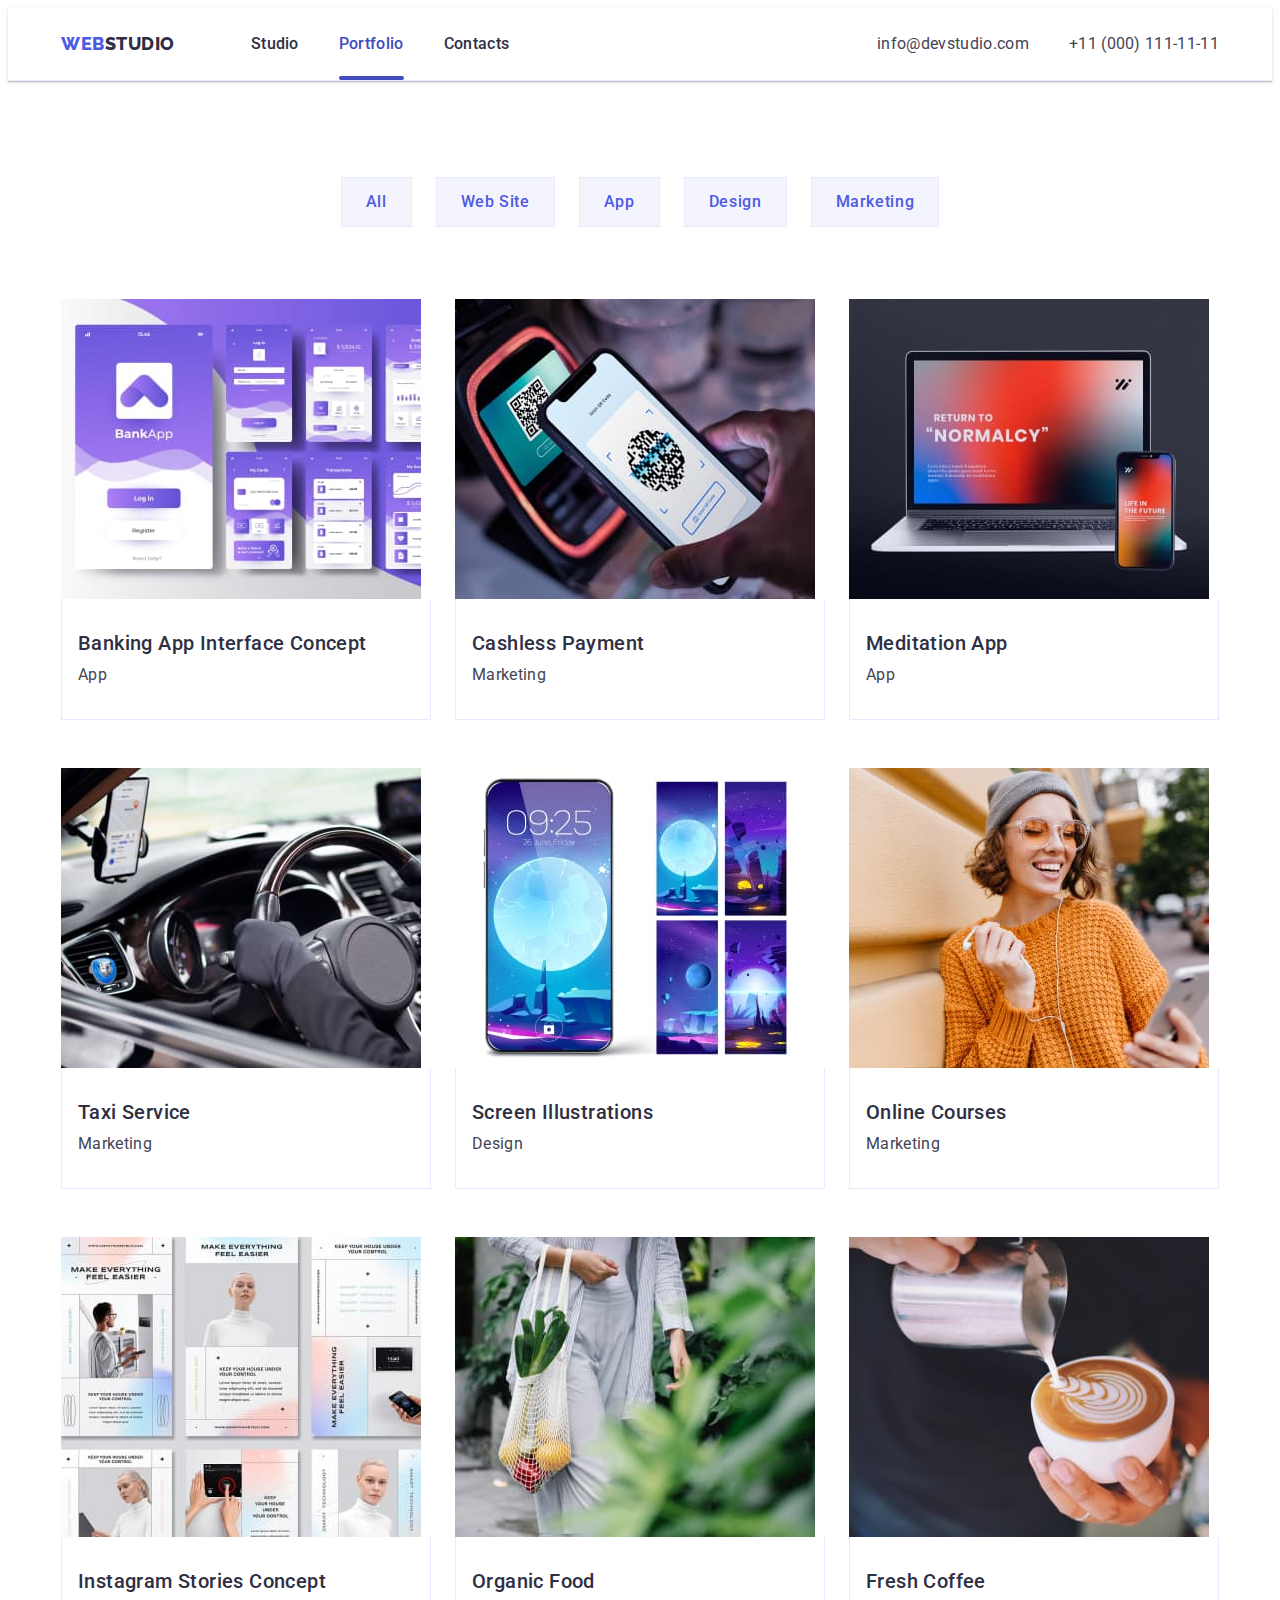
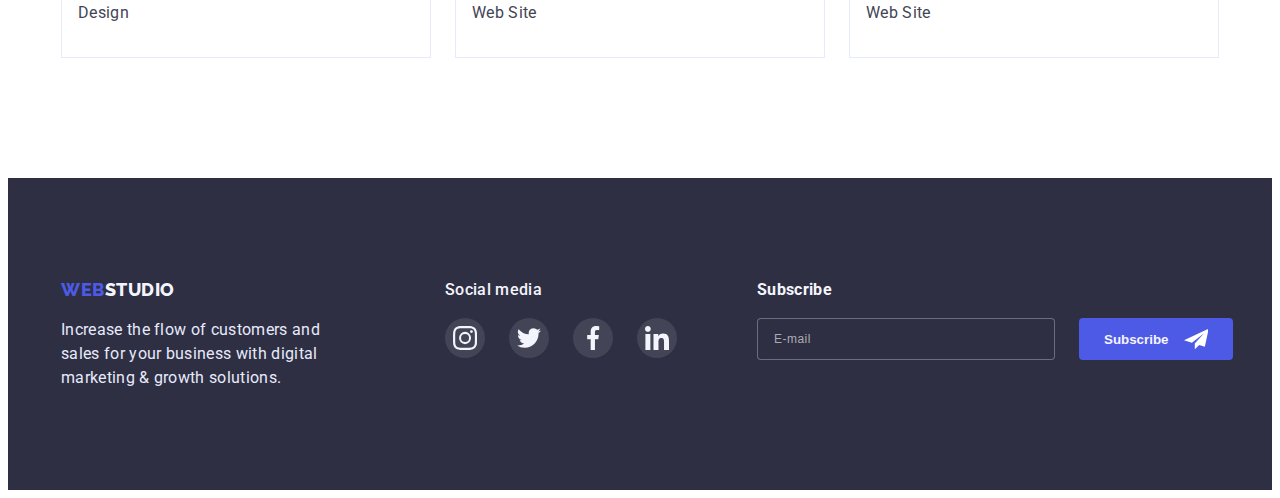
==== portfolio.html @ dda6f701 "Add files via upload" ====
<!DOCTYPE html>
<html lang="en">
<head>
    <meta charset="UTF-8">
    <meta http-equiv="X-UA-Compatible" content="IE=edge">
    <meta name="viewport" content="width=device-width, initial-scale=1.0">
    <title>Webstudio</title>
    <!--Styles-->
    <link rel="stylesheet" href="https://cdnjs.cloudflare.com/ajax/libs/modern-normalize/1.1.0/modern-normalize.min.css" integrity="sha512-wpPYUAdjBVSE4KJnH1VR1HeZfpl1ub8YT/NKx4PuQ5NmX2tKuGu6U/JRp5y+Y8XG2tV+wKQpNHVUX03MfMFn9Q==" crossorigin="anonymous" referrerpolicy="no-referrer" />
    <link rel="stylesheet" href="css/styles.css">
    <!--Fonts-->
    <link rel="preconnect" href="https://fonts.googleapis.com">
    <link rel="preconnect" href="https://fonts.gstatic.com" crossorigin>
    <link href="https://fonts.googleapis.com/css2?family=Raleway:wght@800&family=Roboto:wght@400;500;700;900&display=swap" rel="stylesheet">    
</head>
<body>
    <!--HEADER-->
    <header class="header">
        <div class="container header-container">
            <nav class="nav-menu">
                <a href="./index.html" class="logo-first animation-links">Web<span class="logo-second animation-links">Studio</span>
                </a> 
            <ul class="list-nav-menu">
                <li>
                <a class="nav-menu-item animation-links" href="./index.html">Studio</a>
                </li>
                <li>
                <a class="nav-menu-item current animation-links" href="./portfolio.html">Portfolio</a>
                </li>
                <li>
                <a class="nav-menu-item animation-links" href="./contacts.html">Contacts</a>
                </li>
                </ul>
            </nav> 
            <address class="page-adress">
                <ul class="contacts-list">
                    <li> <a class="contacts-list-item animation-links" href="mailto:info@devstudio.com">info@devstudio.com</a></li>
                    <li> <a class="contacts-list-item animation-links" href="tel:+110001111111">+11 (000) 111-11-11</a></li>
                </ul>
            </address>  
        </div>
    </header>
    <main>
        <section class="portfolio-section">
            <div class="portfolio-container container">
            <!-- BUTTONS -->
            <h2 class="filter-button-header">Filter buttons</h2>
             <ul class="list portfolio-buttons">
                <li class="portfolio-list">
                    <button class="filter-button animation-filter-btn" type="button">All</button>
                </li>
                <li class="portfolio-list">
                    <button class="filter-button animation-filter-btn" type="button">Web Site</button>
                </li>
                <li class="portfolio-list">
                    <button class="filter-button animation-filter-btn" type="button">App</button>
                </li>
                <li class="portfolio-list">
                    <button class="filter-button animation-filter-btn" type="button">Design</button>
                </li>
                <li class="portfolio-list">
                    <button class="filter-button animation-filter-btn" type="button">Marketing</button>
                </li>
            </ul>
            <!-- CARDS -->
            <ul class="portfolio-cards">
                <li class="portfolio-card">
                    <a class="portfolio-card-link animation-portfolio-card-link" href="">
                        <div class="portfolio-overlay-wrapper">
                            <img src="./images/banking.jpg" alt="Banking App Interface Concept" width="360">
                            <div class="overlay animation-overlay">
                                <p>14 Stylish and User-Friendly App Design Concepts · Task Manager App · Calorie Tracker App · Exotic Fruit Ecommerce App · Cloud Storage App
                                </p>
                            </div>
                        </div>
                        <div class="portfolio-card-wrapper">
                        <h3 class="service-title">Banking App Interface Concept</h3>
                        <p class="service-text">App</p> 
                    </div>
                    </a>
                </li>
                <li class="portfolio-card">
                    <a class="portfolio-card-link animation-portfolio-card-link" href="">
                        <div class="portfolio-overlay-wrapper">
                            <img src="./images/cashlesspayment.jpg" alt="Cashless Payment" width="360">
                            <div class="overlay animation-overlay">
                            <p>14 Stylish and User-Friendly App Design Concepts · Task Manager App · Calorie Tracker App · Exotic Fruit Ecommerce App · Cloud Storage App
                            </p>
                            </div>
                        </div>
                        <div class="portfolio-card-wrapper">
                        <h3 class="service-title">Cashless Payment</h3>
                        <p class="service-text">Marketing</p>
                    </div>
                    </a>
                </li>
                <li class="portfolio-card">
                    <a class="portfolio-card-link animation-portfolio-card-link" href="">
                        <div class="portfolio-overlay-wrapper">
                            <img src="./images/meditationapp.jpg" alt="Meditation App" width="360">
                            <div class="overlay animation-overlay">
                                <p>14 Stylish and User-Friendly App Design Concepts · Task Manager App · Calorie Tracker App · Exotic Fruit Ecommerce App · Cloud Storage App
                                </p>
                            </div>
                        </div>
                    <div class="portfolio-card-wrapper"> 
                        <h3 class="service-title">Meditation App</h3>
                        <p class="service-text">App</p> 
                    </div>
                    </a>
                </li>
                <li class="portfolio-card">
                    <a class="portfolio-card-link animation-portfolio-card-link" href="#">
                        <div class="portfolio-overlay-wrapper">
                            <img src="./images/taxiservice.jpg" alt="Taxi Service" width="360">
                            <div class="overlay animation-overlay">
                            <p>14 Stylish and User-Friendly App Design Concepts · Task Manager App · Calorie Tracker App · Exotic Fruit Ecommerce App · Cloud Storage App
                            </p>
                            </div>
                        </div>
                    <div class="portfolio-card-wrapper">
                        <h3 class="service-title">Taxi Service</h3>
                        <p class="service-text">Marketing</p>
                    </div>
                    </a>
                </li>
                <li class="portfolio-card">
                    <a class="portfolio-card-link animation-portfolio-card-link" href="#">
                        <div class="portfolio-overlay-wrapper">
                            <img src="./images/screenillustrations.jpg" alt="Screen Illustrations" width="360">
                            <div class="overlay animation-overlay">
                            <p>14 Stylish and User-Friendly App Design Concepts · Task Manager App · Calorie Tracker App · Exotic Fruit Ecommerce App · Cloud Storage App
                            </p>
                            </div>
                            </div>
                        <div class="portfolio-card-wrapper"> 
                        <h3 class="service-title">Screen Illustrations</h3>
                        <p class="service-text">Design</p> 
                    </div>
                    </a>
                </li>
                <li class="portfolio-card">
                    <a class="portfolio-card-link animation-portfolio-card-link" href="#">
                        <div class="portfolio-overlay-wrapper">
                            <img src="./images/onlinecources.jpg" alt="Online Courses" width="360">
                            <div class="overlay animation-overlay">
                                <p>14 Stylish and User-Friendly App Design Concepts · Task Manager App · Calorie Tracker App · Exotic Fruit Ecommerce App · Cloud Storage App
                                </p>
                            </div>
                        </div>                  
                    <div class="portfolio-card-wrapper">
                        <h3 class="service-title">Online Courses</h3>
                        <p class="service-text">Marketing</p> 
                    </div>
                    </a>
                </li>
                <li class="portfolio-card">
                    <a class="portfolio-card-link animation-portfolio-card-link" href="#">
                        <div class="portfolio-overlay-wrapper">
                            <img src="./images/instastories.jpg" alt="Instagram Stories Concept" width="360">
                            <div class="overlay animation-overlay">
                                <p>14 Stylish and User-Friendly App Design Concepts · Task Manager App · Calorie Tracker App · Exotic Fruit Ecommerce App · Cloud Storage App
                                </p>
                            </div>
                        </div>                
                    <div class="portfolio-card-wrapper">
                        <h3 class="service-title">Instagram Stories Concept</h3>
                        <p class="service-text">Design</p>
                    </div>
                    </a>
                </li>
                <li class="portfolio-card">
                    <a class="portfolio-card-link animation-portfolio-card-link" href="#">
                        <div class="portfolio-overlay-wrapper">
                            <img src="./images/organicfood.jpg" alt="Organic Food" width="360">
                            <div class="overlay animation-overlay">
                                <p>14 Stylish and User-Friendly App Design Concepts · Task Manager App · Calorie Tracker App · Exotic Fruit Ecommerce App · Cloud Storage App
                                </p>
                            </div>
                        </div>                 
                    <div class="portfolio-card-wrapper">
                        <h3 class="service-title">Organic Food</h3>
                        <p class="service-text">Web Site</p>
                    </div>
                    </a>
                </li>
                <li class="portfolio-card">
                    <a class="portfolio-card-link animation-portfolio-card-link" href="#">
                        <div class="portfolio-overlay-wrapper">
                            <img src="./images/freshcoffee.jpg" alt="Fresh Coffee" width="360">
                            <div class="overlay animation-overlay">
                                <p>14 Stylish and User-Friendly App Design Concepts · Task Manager App · Calorie Tracker App · Exotic Fruit Ecommerce App · Cloud Storage App
                                </p>
                            </div>
                        </div>                
                 <div class="portfolio-card-wrapper">
                        <h3 class="service-title">Fresh Coffee</h3>
                        <p class="service-text">Web Site</p>
                    </div>
                    </a>
                </li>
            </ul>
        </section>
    </main>
     <!--FOOTER-->
     <footer class="footer">
        <div class="container footer-container">
            <div class="footer-logo-wrapper">
                <a href="./index.html" class="footer-logo">Web<span class="logo-footer animation-links">Studio</span>
                </a>
                <p class="footer-text">
                Increase the flow of customers and sales for your business with digital marketing & growth solutions.
                 </p>
            </div>
            <div class="footer-social-wrapper">
                <h2 class="footer-social-title">Social media</h2>
                <ul class="footer-social-list">
                    <li class="footer-social-list-item">
                        <a href="" class="footer-social-list-link animation-social">
                            <svg class="footer-social-list-icon">
                                <use href="./images/icons.svg#icon-instagram"></use>
                            </svg>
                        </a>
                    </li>
                    <li class="footer-social-list-item">
                        <a href="" class="footer-social-list-link animation-social">
                            <svg class="footer-social-list-icon">
                                <use href="./images/icons.svg#icon-twitter"></use>
                            </svg>
                        </a>
                    </li>
                    <li class="footer-social-list-item">
                        <a href=""class="footer-social-list-link animation-social">
                            <svg class="footer-social-list-icon">
                                <use href="./images/icons.svg#icon-facebook"></use>
                            </svg>
                        </a>
                    </li>
                    <li class="footer-social-list-item">
                        <a href="" class="footer-social-list-link animation-social">
                            <svg class="footer-social-list-icon">
                                <use href="./images/icons.svg#icon-linkedin"></use>
                            </svg>
                        </a>
                    </li>
                </ul>
            </div>
            <form class="footer-form">
            <h2 class="form-title">Subscribe</h2>
          <div class="form-all">
            <input type="email" name="email" id="email" class="form-input" placeholder="E-mail">
            <label for="email" class="form-label"></label>
            <button class="form-button" type="submit">Subscribe
              <svg class="form-icon">
                <use href="./images/symbol-defs.svg#icon-send"></use>
              </svg>
            </button>
          </div>
        </form>
        </div>
    </footer>
</body>
</html>
---- css/styles.css ----
:root {
/* COLORS */
    --color-brand: #2E2F42;
    --color-primary: #434455;
    --color-primary-inverted: #fff;
    --color-secondary: #4D5AE5;
    --color-secondary-dark: #404BBF;
    --color-secondary-inverted:#E7E9FC;
    --color-background: #F4F4FD;
    --color-light-mode-background:#F4F4FD;
    --color-customers-logo: #AFB1B8;
    --color-customer-logo-text: #8E8F99;
    --color-success: #31d0aa;

    --color-filter-btn: 0px 3px 1px rgba(0, 0, 0, 0.1), 0px 2px 1px rgba(0, 0, 0, 0.08), 0px 2px 2px rgba(0, 0, 0, 0.12);
    --color-servive-btn: 0px 4px 4px rgba(0, 0, 0, 0.15);

/* FONTS */
    --font-logo: 'Raleway', sans-serif;
    --font-primary: 'Roboto', sans-serif;

/* FONT WEIGHT */
    --font-weight-logo: 800;
    --font-weight-regular: 400;
    --font-weight-bold: 600;
    --font-weight-semi-bold: 500;


/* LETTER SPACING */
    --letter-spacing-logo: 0.03em;
    --letter-spacing-primary: 0.02em;
    --letter-spacing-secondary: 0.04em;
}

/* MARGIN RESET */
h1,
h2,
h3,
h4,
h5,
h6,
ul,
p {
    margin: 0;
    padding: 0;  
}

/* MARGIN RESET FOR INLINE ELEMENTS */
a,
b,
button,
br,
img,
span {
    margin-left: 0;
    margin-right: 0;    
}

img {
    display: block;
    max-width: 100%
}

body {
    font-family: var(--font-primary);
    font-size: 16px;
    color: var(--color-brand);
    letter-spacing: var(--letter-spacing-primary);
}


ul {
    list-style: none;
}

.visually-hidden{
    display: none;
}

.list {
    list-style: none;
}

.container {
    width: 1158px;
    margin: 0 auto;
    padding-left: 15px;
    padding-right: 15px;
}

.section-bottom {
    padding-top: 120px;
    padding-bottom: 120px;
}

.setion-top {
    padding-top: 120px;
}

/* HEADER */

.header {
    background: var(--color-primary-inverted);
    border-bottom: 1px solid var(--color-secondary-inverted);
    box-shadow: 0px 2px 1px rgba(46, 47, 66, 0.08), 0px 1px 1px rgba(46, 47, 66, 0.16), 0px 1px 6px rgba(46, 47, 66, 0.08);
}

.header-container {
    display: flex;
    justify-content: center;
}

.nav-menu {
    display: flex;
    align-items: center;
    flex-grow: 1;
}

.list-nav-menu {
    position: relative;
    display: flex;
    gap: 40px;
}

.nav-menu-item {
    display: block;
    font-weight: 500;
    font-size: 16px;
    line-height: 1.5;
    letter-spacing: var(--letter-spacing-primary);
    color: var(--color-brand);
    text-decoration: none;
    padding: 24px 0px;
    position: relative;
 }

 .nav-menu-item.current::after {
    display: block;
    content: "";
    position: absolute;
    bottom: 0;
    left: 0;
    width: 100%;
    height: 4px;
    background-color: var(--color-secondary-dark);
    border-radius: 2px;
 }

 .current {
    color: var(--color-secondary-dark)
 }

.nav-menu-item:hover {
    color: var(--color-secondary);
}

.nav-menu-item:focus {
    color: var(--color-secondary-dark);
 }

 .nav-menu-item:last-child {
    margin-right: 0;
 }

 .page-adress {
    display: flex;
 }
 
 .contacts-list {
    display: flex;
    margin-left: auto;
    align-items: center;
    gap: 40px;
 }

.contacts-list-item {
    display: block;
    color: var(--color-primary);
    font-size: 16px;
    line-height: 1.5;
    text-decoration: none;
    padding-top: 24px;
    padding-bottom: 24px;
    font-style: normal;
}

.contacts-list-item:last-child {
    margin: 0;
}

.contacts-list-item:hover {
    color: var(--color-secondary);
}

.contacts-list-item:focus {
    color: var(--color-secondary);
}

.logo-header {
    margin-right: 76px;
    padding: 24px 0px;
}

.logo-first {
    font-family: var(--font-logo);
    font-weight: 800;
    font-size: 18px;
    line-height: 1.33;
    letter-spacing: var(--letter-spacing-logo);
    text-transform: uppercase;
    color: var(--color-secondary);
    text-decoration: none;
    display: block;
}

.logo-second {
    color: var(--color-brand);
    padding-right: 76px;
}

.footer-logo {
    font-family: var(--font-logo);
    font-weight: 800;
    font-size: 18px;
    line-height: 1.33;
    letter-spacing: var(--letter-spacing-logo);
    text-transform: uppercase;
    color: var(--color-secondary);
    text-decoration: none;
    display: block;
    margin-bottom: 16px;
}
.logo-footer {
    color: var(--color-background);
    margin-right: 76px;
}

/* HERO */

.hero-section {
    text-align: center;
    background-size: cover;
    padding: 188px 0px;
    width: 1440px;
    margin: 0 auto;
    background-image: linear-gradient(rgba(46, 47, 66, 0.7), rgba(46, 47, 66, 0.7)), url(../images/heroimage.jpg);
} 

.hero-title {
    color: var(--color-primary-inverted);
    font-size: 56px;
    line-height: 1.07;
    letter-spacing: var(--letter-spacing-primary);
    margin: 0 auto;
    margin-bottom: 48px;
    max-width: 520px;
}

/* SERVICE BUTTON */
.button-service {
    color: var(--color-primary-inverted);
    font-family: var(--font-primary);
    font-weight: 500;
    font-size: 16px;
    line-height: 1.5;
    background: var(--color-secondary);
    box-shadow: 0px 4px 4px rgba(0, 0, 0, 0.15);
    border-radius: 4px; 
    border: 1px solid var(--color-secondary);
    letter-spacing: (var(--letter-spacing-secondary));
    cursor: pointer;
    padding: 16px 32px;
}

.button-service:hover {
    background-color: var(--color-secondary-dark);
}

.button-service:focus {
    background: var(--color-secondary-dark);
}

.h2-visually-hidden {
    display: none;
}

/*ADVANTAGES SECTION */
.advantages-section {
    padding-top: 120px;
}

.advantages-list {
    display: flex;
}

.advantages-list-item {
    margin-right: 24px;
    flex-basis: calc((100% - 72px) / 4);
}  

.advantages-list-item:last-child {
    margin-right: 0px;
}

.advantages-list-icon {
    width: 64px;
    height: 64px;
}

.advantages-section-title {
    font-weight: 500;
    font-size: 20px;
    line-height: 1.2;
    letter-spacing: var(--letter-spacing-primary);
    margin-bottom: 8px;
} 

.advantages-section-text {
    color: var(--color-primary);
    font-size: 16px;
    line-height: 1.5;
    letter-spacing: var(--letter-spacing-primary);
}

.advantages-icon-wrapper {
    margin-bottom: 8px;
    height: 112px;
    border-radius: 4px;
    background-color: var(--color-background);
    display: flex;
    align-items: center;
    justify-content: center;
}

.advantages-section-text {
    line-height: 1.5;
}

/* SEVICES SECTION */
.services-title {
    font-size: 36px;
    line-height: 1.11;
    letter-spacing: var(--letter-spacing-primary);
    text-transform: capitalize;
    margin-bottom: 72px;
    text-align: center;
}

.services-list {
    display: flex;
}

.services-list-item {
    margin-right: 24px;
}

.services-list-item:last-child {
    margin-right: 0px;
}

/* TEAM SECTION */
.team-card-wrapper {
    padding-top: 32px;
    padding-bottom: 32px;
}
.team-section {
    background-color: #F4F4FD;;
  }
  
.team-title {
    margin-bottom: 72px;
    text-align: center;
    font-size: 36px;
    line-height: 1.11;
    letter-spacing: var(--letter-spacing-primary);
    text-transform: capitalize;
  }
  
.team-list {
    display: flex;
  }
  
.team-list-item {
    flex-basis: calc((100% - 72px) / 4);
    margin-right: 24px;
    text-align: center;
    background-color: var(--color-primary-inverted);
    border-radius: 0px 0px 4px 4px;
    box-shadow: 0px 1px 6px rgba(46, 47, 66, 0.08), 0px 1px 1px rgba(46, 47, 66, 0.16),
      0px 2px 1px rgba(46, 47, 66, 0.08);
    border-radius: 0px 0px 4px 4px;
  }
  
.team-list-item:last-child {
    margin-right: 0px;
  }
  
.team-member {
    font-weight: 500;
    font-size: 20px;
    line-height: 1.2;
    letter-spacing: var(--letter-spacing-primary);
    margin-bottom: 8px;
}

.position{
    color: var(--color-primary);
    font-size: 16px;
    line-height: 1.5;
    letter-spacing: var(--letter-spacing-primary);
}

.socials-list {
    display: flex;
    gap: 24px;
    justify-content: center;
    margin-top: 16px;
}

.socials-item {
    display: flex;
    width: 40px;
    height: 40px;
}

.socials-link {
    display: flex;
    align-items: center;
    justify-content: center;
    width: 100%;
    height: 100%;
    background-color: var(--color-secondary);
    border-radius: 50%;
}

.socials-icon {
    width: 16px;
    height: 16px;
    fill: var(--color-primary-inverted);
}


.socials-link:hover {
    background-color: var(--color-secondary-dark);
}

.socials-link:focus {
    background-color: var(--color-secondary-dark);
}

/*CUSTOMERS */
.customers-section {
    display: flex;
}

.customers-title {
    font-weight: 700;
    font-size: 36px;
    margin-bottom: 72px;
    text-align: center;
}

.customers-list {
    display: flex;
    align-items: center;
    gap: 24px;
    justify-content: center;
}

.customers-list-item {
    width: 168px;
    height: 88px;
    width: calc((100% - 24px * 5) / 6);
}

.customers-list-item:last-child {
    margin-right: 0;
}


.customers-logo-link {
    text-decoration: none;
    height: 100%;
    width: 100%;
    display: flex;
    justify-content: center;
    align-items: center;
    border: 1px solid var(--color-customer-logo-text);
    border-radius: 4px;
    fill: var(--color-customers-logo);
}


.customers-logo-link:hover, 
.customers-logo-icon:hover {
    border-color: var(--color-secondary-dark);
    fill: var(--color-secondary-dark);
}

.customers-logo-link:focus, 
.customers-logo-icon:focus {
    border-color: var(--color-secondary-dark);
    fill: var(--color-secondary-dark);
}



/* FOOTER */
.footer {
    background-color: var(--color-brand);
    padding: 100px 0px;
    display: flex;
}

.footer-container {
    display: flex;
}

.footer-text {
    color: var(--color-secondary-inverted);
    font-weight: 400;
    font-size: 16px;
    line-height: 1.5;
    letter-spacing: var(--letter-spacing-primary);
    width: 284px;
}

.footer-logo-wrapper {
    display: inline-block;
    width: 264px;
    margin-right: 120px;
}


.footer-social-title {
    font-weight: var(--font-weight-semi-bold);
    line-height: 1.5;
    font-size: 16px;
    color: var(--color-light-mode-background);  
}

.footer-social-list {
    display: flex;
    gap: 24px;
    margin-top: 16px
}

.footer-social-list-link {
    width: 40px;
    height: 40px;
    border-radius: 50%;
    background-color: rgba(255, 255, 255, 0.1);
    display: flex;
    justify-content: center;
    align-items: center;
}

.footer-social-list-icon {
    width: 24px;
    height: 24px;
    fill: var(--color-light-mode-background);
}

.footer-social-list-link:hover,
.footer-social-list-link:focus,
.footer-social-list-link:active {
    background-color: var(--color-success);
}

/* FOOTER FORM */
.footer-form {
    margin-left: 80px;
  }

  .form-title {
    margin-bottom: 16px;
    font-size: 16px;
    font-weight: 700;
    line-height: 1.5;
    letter-spacing: var(--letter-spacing-primary);
    color: var(--color-background);
  }

  .form-all {
    display: flex;
  }

  .form-input {
    font-size: 12px;
    width: 264px;
    padding: 8px 16px 8px 16px;
    color: rgba(255, 255, 255, 0.6);
    background-color: var(--color-brand);
    border-radius: 4px;
    border: 1px solid rgba(255, 255, 255, 0.3);
    outline: none;   
  }
  
  .form-input:hover,
  .form-input:focus {
    font-size: 12px;
    border-color: var(--color-secondary);
    outline: none;
  }
  
  .form-input::placeholder {
    font-size: 12px;
    line-height: 2;
    letter-spacing: 0.04em;
    color: rgba(255, 255, 255, 0.6);
  }

  .form-button {
    display: flex;
    align-items: center;
    justify-content: center;
    margin-left: 24px;
    padding: 8px 24px;
    font-weight: 700;
    color: var(--color-background);
    background-color: var(--color-secondary);
    border: 1px solid transparent;
    border-radius: 4px;
    cursor: pointer;
    fill: var(--color-primary-inverted);

  }
  .form-button:hover,
  .form-button:focus {
    background-color: var(--color-secondary-dark);
    box-shadow: 0px 4px 4px rgba(0, 0, 0, 0.15);
  }

  .form-icon {
    width: 24px;
    height: 24px;
    margin-left: 16px;
    fill: var(--color-primary-inverted);
  }

/* PORTFOLIO */
.portfolio-section {
    padding-top: 96px;
    padding-bottom: 120px;
}

.filter-button-header {
    display: none;
}

.portfolio-buttons {
    display: flex;
    justify-content: center;  
    margin-bottom: 72px;
    gap: 24px;
}

.filter-button {
    color: var(--color-secondary);
    font-family: 'Roboto', sans-serif;
    font-weight: 500;
    font-size: 16px;
    line-height: 1.5;
    letter-spacing: var(--letter-spacing-secondary);
    background: var(--color-background);
    border: 1px solid var(--color-secondary-inverted);
    cursor: pointer;
    padding: 12px 24px;

}

.filter-button:hover {
    color: var(--color-primary-inverted);
    background: var(--color-secondary-dark);
    box-shadow: var(--color-filter-btn);
    border-radius: 4px; 
}

.filter-button:focus {
    color:var(--color-primary-inverted);
    background: var(--color-secondary-dark);
    box-shadow: var(--color-filter-btn);
    border-radius: 4px; 
}

.portfolio-cards {
    display: flex;
    flex-wrap: wrap;
    list-style: none;
    margin-right: -24px;
    margin-bottom: -48px;
}

.portfolio-card {
    margin-bottom: 48px;
    margin-right: 24px;
    flex-basis: calc((100% - 3 * 24px) / 3);
}
.service-title {
    font-weight: 500;
    font-size: 20px;
    line-height: 1.2;
    letter-spacing: var(--letter-spacing-primary);
    margin-bottom: 8px;
}

.service-text {
    color: var(--color-primary);
    font-size: 16px;
    line-height: 1.5;
    letter-spacing: var(--letter-spacing-primary);
}

.portfolio-card-wrapper {
    border: 1px solid var(--color-secondary-inverted);
    border-top: none;
    color: var(--color-brand);
    padding: 32px 16px;
}

.portfolio-card-link {
    text-decoration: none;
}

.portfolio-card:hover {
    box-shadow: 0px 1px 6px rgba(46, 47, 66, 0.08), 0px 1px 1px rgba(46, 47, 66, 0.16), 0px 2px 1px rgba(46, 47, 66, 0.08);
}

.portfolio-card:focus {
    box-shadow: 0px 1px 6px rgba(46, 47, 66, 0.08), 0px 1px 1px rgba(46, 47, 66, 0.16), 0px 2px 1px rgba(46, 47, 66, 0.08);
}

.portfolio-overlay-wrapper {
    position: relative;
    overflow: hidden;
  }
  
  .overlay {
    left: 0;
    top: 0;
    position: absolute;
    color: #ffffff;
    padding-top: 40px;
    padding-bottom: 40px;
    padding-left: 32px;
    padding-right: 32px;
    height: 100%;
    width: 100%;
    background-color: var(--color-secondary);
    transform: translateY(100%);
    transition: transform 250ms;
    transition-timing-function: (0.4, 0, 0.2, 1);
  }

  .portfolio-card-link:hover .overlay,
  .portfolio-card-link:focus .overlay {
    transform: translateY(0);
  }
  
  /* BACKDROP */

  .backdrop.is-hidden {
    opacity: 0;
    visibility: hidden;
    pointer-events: none;
  }

  .backdrop {
  position: fixed;
  display: flex;
  top: 0;
  left: 0;
  z-index: 100;
  width: 100%;
  height: 100%;
  background-color: rgba(0, 0, 0, 0.2);
  }
  
  
  /* MODAL */
  .modal {
  position: absolute;
  top: 50%;
  left: 50%;
  transform: translate(-50%, -50%);
  width: 408px;
  height: 620px;
  background: #FCFCFC;
  box-shadow: 0px 1px 1px rgba(0, 0, 0, 0.14), 0px 1px 3px rgba(0, 0, 0, 0.12), 0px 2px 1px rgba(0, 0, 0, 0.2);
  border-radius: 4px;
  padding: 72px 24px 24px;

  }
  
  .modal-close-btn {
    position: absolute;
    display: flex;
    top: 24px;
    right: 24px;
    justify-content: center;
    align-items: center;
    background-color: var(--color-secondary-inverted);
    width: 24px;
    height: 24px;
    border: 1px solid rgba(0, 0, 0, 0.1);
    border-radius: 50%;
  }

  .modal-close-btn-icon {
    display: flex;
    justify-content: center;
    align-items: center;
    width: 8px;
    height: 8px;
    fill: #000;
}
  
  /* MODAL WINDOW HOVER EFFECTS */
  .modal-close-btn:hover .modal-close-btn-icon,
  .modal-close-btn:focus .modal-close-btn-icon {
    cursor: pointer;
    fill: var(--color-background);
  }
  
  .modal-close-btn:hover,
  .modal-close-btn:focus {
    border-color: var(--color-secondary-dark);
    background-color: var(--color-secondary-dark);
  }

  /* registration form */
.registration-form-appeal {
    display: block;
    text-align: center;
    margin-bottom: 14px;
    font-weight: 500;
    color: var(--color-brand);
    font-size: 16px;
    line-height: 1.5;
    letter-spacing: var(--letter-spacing-primary);
  }

  .registration-form-group {
    margin-bottom: 20px;
  }

  .registration-form-field {
    position: relative;
    display: block;
  }

  .registration-form-field:not(:last-child) {
    margin-bottom: 10px;
  }

  .registration-form-label {
    display: block;
    padding: 8px 0px 4px 0px;
    font-size: 12px;
    line-height: 1.16;
    letter-spacing: 0.01em;
    color: var(--color-customer-logo-text);
  }
  
  .registration-form-input {
    font-size: 12px;
    padding: 8px 19px 8px 0px;
    width: 100%;
    height: 40px;
    padding-left: 38px;
    background-color: transparent;
    border: 1px solid rgba(33, 33, 33, 0.2);
    border-radius: 4px;
    transition: border 250ms cubic-bezier(0.4, 0, 0.2, 1);
    outline: none;
  }

  .registration-form-icon {
    position: absolute;
    bottom: 8px;
    left: 19px;
    padding-right: 7px;
    fill: var(--color-brand);
    transition: fill 250ms cubic-bezier(0.4, 0, 0.2, 1);
  }

  .registration-form-input:focus {
    border: 1px solid var(--color-secondary);
  }

  .registration-form-input:focus + .registration-form-icon {
    fill: var(--color-secondary);
  }

  /* form message */
  .registration-form-message {
    display: block;
    width: 100%;
    padding: 14px 19px;
    font-size: 12px;
    border: 1px solid rgba(33, 33, 33, 0.2);
    border-radius: 4px;
    transition: border-color 250ms cubic-bezier(0.4, 0, 0.2, 1);
    resize: none;
    outline: none;
    height: 120px;
    width: 360px;
  }

  .registration-form-message:focus {
    border: 1px solid var(--color-secondary);
  }

  /* checkbox */
  .registration-form-agreement {
    display: flex;
    align-items: center;
    justify-content: center;
    gap: 10px;
    margin-bottom: 20px;
    font-size: 12px;
  }

  .registration-form-checkbox {
    appearance: none;
  }

  .check-icon {
    display: inline-block;
    width: 16px;
    height: 16px;
    border: 1.25px solid #000;
    border-radius: 2px;
  }


  .registration-form-checkbox:checked + .check-icon {
    background-color: var(--color-secondary-dark);
    border-color: transparent; 
    background-image: url("../images/checked.svg");
    background-size: contain;
    background-position: center;
    background-repeat: no-repeat;
    transition: background-color 250ms cubic-bezier(0.4, 0, 0.2, 1), border-color 250ms cubic-bezier(0.4, 0, 0.2, 1), fill 250ms cubic-bezier(0.4, 0, 0.2, 1);
  }

  .registration-form-text {
    user-select: none;
  }

  .registration-form-link {
    font-size: 12px;
    color: var(--color-secondary);
  }

  .registration-form-btn {
    display: block;
    margin-left: auto;
    margin-right: auto;
    margin-top: 24px;
    margin-bottom: 24px;
  }

  /* checkbox with svg */
  .check {
    opacity: 0;
    transition: 250ms;
  }



  /* registration form button */
  .registration-form-btn {
    display: block;
    margin-left: auto;
    margin-right: auto;
    padding: 16px 32px;
    width: 169px;
    font-weight: 700;
    line-height: 1.18;
    letter-spacing: 0.04em;
    background-color: var(--color-secondary);
    color: var(--color-background);
    border-radius: 4px;
    border: 1px solid transparent;
    cursor: pointer;
    transition: background-color 250ms cubic-bezier(0.4, 0, 0.2, 1), box-shadow 250ms cubic-bezier(0.4, 0, 0.2, 1);
  }

  .registration-form-btn:hover,
  .registration-form-btn:focus {
    background-color: var(--color-secondary-dark);
    box-shadow: 0px 4px 4px rgba(0, 0, 0, 0.15);
  }
  
  /* ANIMATIONS / TRANSITIONS */

  .animation-links {
    transition: color 250ms cubic-bezier(0.4, 0, 0.2, 1);
  }
  
  .animation-hero-btn {
    transition: background-color 250ms cubic-bezier(0.4, 0, 0.2, 1), border-color 250ms cubic-bezier(0.4, 0, 0.2, 1);
  }
  
  .animation-customers {
    transition: fill 250ms cubic-bezier(0.4, 0, 0.2, 1), border-color 250ms cubic-bezier(0.4, 0, 0.2, 1)
  }
  
  .animation-modal-close-btn {
    transition: background-color 250ms cubic-bezier(0.4, 0, 0.2, 1), border-color 250ms cubic-bezier(0.4, 0, 0.2, 1), fill 250ms cubic-bezier(0.4, 0, 0.2, 1);
  }
  

 .animation-filter-btn {
    transition: background-color 250ms cubic-bezier(0.4, 0, 0.2, 1), border-color 250ms cubic-bezier(0.4, 0, 0.2, 1), box-shadow 250ms cubic-bezier(0.4, 0, 0.2, 1), color 250ms cubic-bezier(0.4, 0, 0.2, 1);
 }
  
  .animation-portfolio-card-link {
    transition: box-shadow 250ms cubic-bezier(0.4, 0, 0.2, 1), border-color 250ms cubic-bezier(0.4, 0, 0.2, 1);
   }

  .animation-overlay {
    transition: transform 250ms cubic-bezier(0.4, 0, 0.2, 1);
  }
  
  .animation-backdrop {
    transition: visibility 250ms cubic-bezier(0.4, 0, 0.2, 1), opacity 250ms cubic-bezier(0.4, 0, 0.2, 1);
  }

  .animation-social {
   transition: background-color 250ms cubic-bezier(0.4, 0, 0.2, 1), fill 250ms cubic-bezier(0.4, 0, 0.2, 1), color 250ms cubic-bezier(0.4, 0, 0.2, 1);
  }
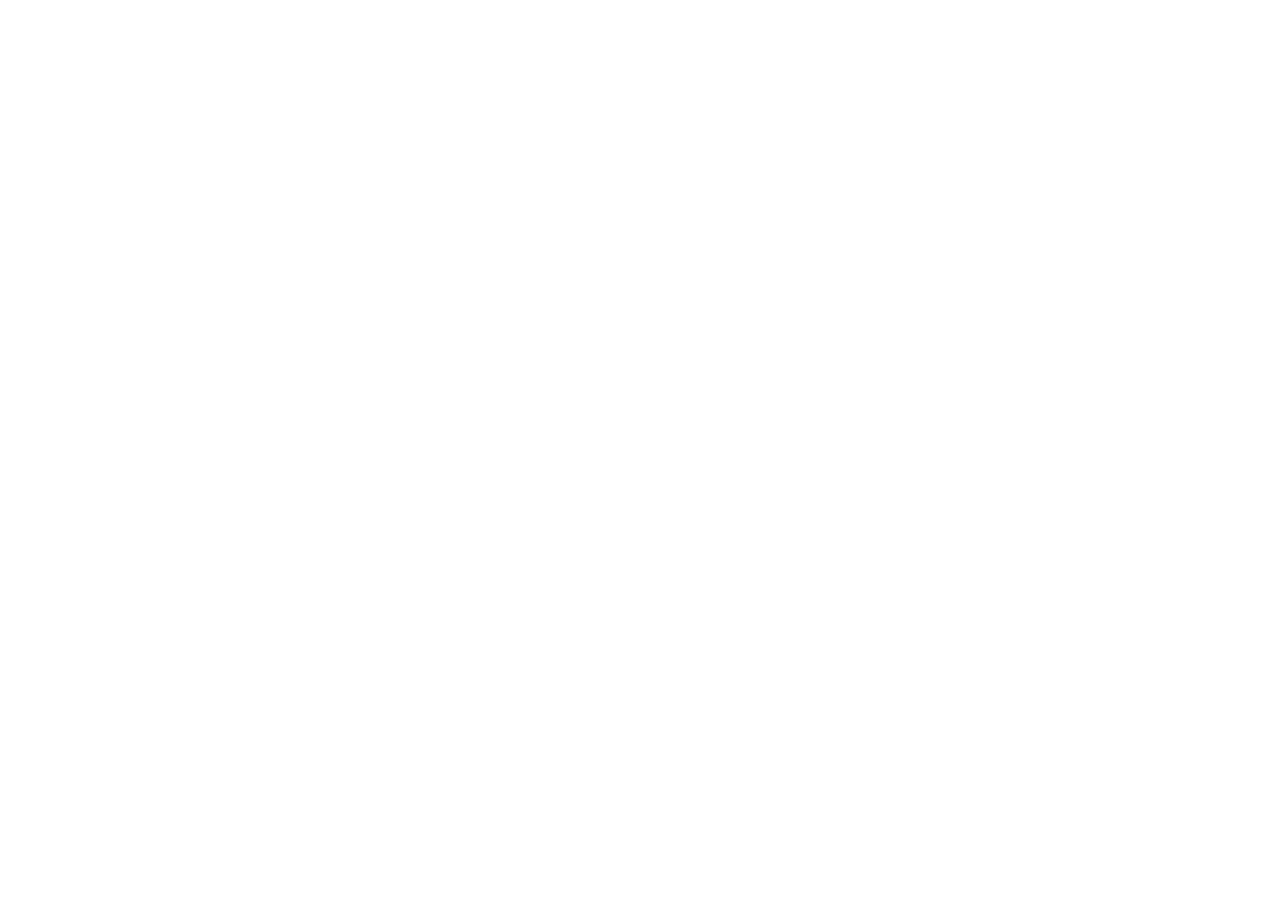
==== commit 45b0543e: "hw7" ====
--- a/portfolio.html
+++ b/portfolio.html
@@ -1,264 +1,436 @@
 <!DOCTYPE html>
 <html lang="en">
-<head>
-    <meta charset="UTF-8">
-    <meta http-equiv="X-UA-Compatible" content="IE=edge">
-    <meta name="viewport" content="width=device-width, initial-scale=1.0">
+  <head>
+    <meta charset="UTF-8" />
+    <meta http-equiv="X-UA-Compatible" content="IE=edge" />
+    <meta name="viewport" content="width=device-width, initial-scale=1.0" />
     <title>Webstudio</title>
     <!--Styles-->
-    <link rel="stylesheet" href="https://cdnjs.cloudflare.com/ajax/libs/modern-normalize/1.1.0/modern-normalize.min.css" integrity="sha512-wpPYUAdjBVSE4KJnH1VR1HeZfpl1ub8YT/NKx4PuQ5NmX2tKuGu6U/JRp5y+Y8XG2tV+wKQpNHVUX03MfMFn9Q==" crossorigin="anonymous" referrerpolicy="no-referrer" />
-    <link rel="stylesheet" href="css/styles.css">
+    <link
+      rel="stylesheet"
+      href="https://cdnjs.cloudflare.com/ajax/libs/modern-normalize/1.1.0/modern-normalize.min.css"
+      integrity="sha512-wpPYUAdjBVSE4KJnH1VR1HeZfpl1ub8YT/NKx4PuQ5NmX2tKuGu6U/JRp5y+Y8XG2tV+wKQpNHVUX03MfMFn9Q=="
+      crossorigin="anonymous"
+      referrerpolicy="no-referrer"
+    />
+    <link rel="stylesheet" href="css/styles.css" />
     <!--Fonts-->
-    <link rel="preconnect" href="https://fonts.googleapis.com">
-    <link rel="preconnect" href="https://fonts.gstatic.com" crossorigin>
-    <link href="https://fonts.googleapis.com/css2?family=Raleway:wght@800&family=Roboto:wght@400;500;700;900&display=swap" rel="stylesheet">    
-</head>
-<body>
-    <!--HEADER-->
+    <link rel="preconnect" href="https://fonts.googleapis.com" />
+    <link rel="preconnect" href="https://fonts.gstatic.com" crossorigin />
+    <link
+      href="https://fonts.googleapis.com/css2?family=Raleway:wght@800&family=Roboto:wght@400;500;700;900&display=swap"
+      rel="stylesheet"
+    />
+  </head>
+  <body>
+    <!--HEADER--
     <header class="header">
-        <div class="container header-container">
-            <nav class="nav-menu">
-                <a href="./index.html" class="logo-first animation-links">Web<span class="logo-second animation-links">Studio</span>
-                </a> 
-            <ul class="list-nav-menu">
-                <li>
-                <a class="nav-menu-item animation-links" href="./index.html">Studio</a>
-                </li>
-                <li>
-                <a class="nav-menu-item current animation-links" href="./portfolio.html">Portfolio</a>
-                </li>
-                <li>
-                <a class="nav-menu-item animation-links" href="./contacts.html">Contacts</a>
-                </li>
-                </ul>
-            </nav> 
-            <address class="page-adress">
-                <ul class="contacts-list">
-                    <li> <a class="contacts-list-item animation-links" href="mailto:info@devstudio.com">info@devstudio.com</a></li>
-                    <li> <a class="contacts-list-item animation-links" href="tel:+110001111111">+11 (000) 111-11-11</a></li>
-                </ul>
-            </address>  
+      <div class="container-top">
+        <div class="header-container">
+          <a href="./index.html" class="header-logo"
+            ><span class="logo-accent animation-links">Web</span>Studio</a
+          >
+          <nav class="header-navigation">
+            <ul class="header-items">
+              <li class="header-list">
+                <a href="./index.html" class="header-item animation-links"
+                  >Studio</a
+                >
+              </li>
+              <li class="header-list">
+                <a
+                  href="./portfolio.html"
+                  class="header-item current selected animation-links"
+                  >Portfolio</a
+                >
+              </li>
+              <li class="header-list">
+                <a href="#" class="header-item animation-links">Contacts</a>
+              </li>
+            </ul>
+          </nav>
+          <ul class="header-contacts">
+            <li class="header-contact">
+              <a
+                href="mailto:info@devstudio.com"
+                class="header-email animation-links"
+                >info@devstudio.com</a
+              >
+            </li>
+            <li class="header-contact">
+              <a href="tel:+110001111111" class="header-tel animation-links"
+                >+11 (000) 111-11-11</a
+              >
+            </li>
+          </ul>
+          <button
+            type="button"
+            class="menu-btn is-open js-open-menu"
+            aria-expanded="false"
+            data-menu
+          >
+            <svg
+              class="burger"
+              width="32"
+              height="22"
+              aria-label="Mobile menu switcher"
+            >
+              <use
+                class="icon-cross"
+                href="./images/icons.svg#icon-close"
+              ></use>
+              <use
+                class="icon-burger"
+                href="./images/symbol-defs.svg#menu-btn"
+              ></use>
+            </svg>
+          </button>
         </div>
+      </div>
     </header>
     <main>
-        <section class="portfolio-section">
-            <div class="portfolio-container container">
-            <!-- BUTTONS -->
-            <h2 class="filter-button-header">Filter buttons</h2>
-             <ul class="list portfolio-buttons">
-                <li class="portfolio-list">
-                    <button class="filter-button animation-filter-btn" type="button">All</button>
-                </li>
-                <li class="portfolio-list">
-                    <button class="filter-button animation-filter-btn" type="button">Web Site</button>
-                </li>
-                <li class="portfolio-list">
-                    <button class="filter-button animation-filter-btn" type="button">App</button>
-                </li>
-                <li class="portfolio-list">
-                    <button class="filter-button animation-filter-btn" type="button">Design</button>
-                </li>
-                <li class="portfolio-list">
-                    <button class="filter-button animation-filter-btn" type="button">Marketing</button>
-                </li>
-            </ul>
-            <!-- CARDS -->
-            <ul class="portfolio-cards">
-                <li class="portfolio-card">
-                    <a class="portfolio-card-link animation-portfolio-card-link" href="">
-                        <div class="portfolio-overlay-wrapper">
-                            <img src="./images/banking.jpg" alt="Banking App Interface Concept" width="360">
-                            <div class="overlay animation-overlay">
-                                <p>14 Stylish and User-Friendly App Design Concepts · Task Manager App · Calorie Tracker App · Exotic Fruit Ecommerce App · Cloud Storage App
-                                </p>
-                            </div>
-                        </div>
-                        <div class="portfolio-card-wrapper">
-                        <h3 class="service-title">Banking App Interface Concept</h3>
-                        <p class="service-text">App</p> 
-                    </div>
-                    </a>
-                </li>
-                <li class="portfolio-card">
-                    <a class="portfolio-card-link animation-portfolio-card-link" href="">
-                        <div class="portfolio-overlay-wrapper">
-                            <img src="./images/cashlesspayment.jpg" alt="Cashless Payment" width="360">
-                            <div class="overlay animation-overlay">
-                            <p>14 Stylish and User-Friendly App Design Concepts · Task Manager App · Calorie Tracker App · Exotic Fruit Ecommerce App · Cloud Storage App
-                            </p>
-                            </div>
-                        </div>
-                        <div class="portfolio-card-wrapper">
-                        <h3 class="service-title">Cashless Payment</h3>
-                        <p class="service-text">Marketing</p>
-                    </div>
-                    </a>
-                </li>
-                <li class="portfolio-card">
-                    <a class="portfolio-card-link animation-portfolio-card-link" href="">
-                        <div class="portfolio-overlay-wrapper">
-                            <img src="./images/meditationapp.jpg" alt="Meditation App" width="360">
-                            <div class="overlay animation-overlay">
-                                <p>14 Stylish and User-Friendly App Design Concepts · Task Manager App · Calorie Tracker App · Exotic Fruit Ecommerce App · Cloud Storage App
-                                </p>
-                            </div>
-                        </div>
-                    <div class="portfolio-card-wrapper"> 
-                        <h3 class="service-title">Meditation App</h3>
-                        <p class="service-text">App</p> 
-                    </div>
-                    </a>
-                </li>
-                <li class="portfolio-card">
-                    <a class="portfolio-card-link animation-portfolio-card-link" href="#">
-                        <div class="portfolio-overlay-wrapper">
-                            <img src="./images/taxiservice.jpg" alt="Taxi Service" width="360">
-                            <div class="overlay animation-overlay">
-                            <p>14 Stylish and User-Friendly App Design Concepts · Task Manager App · Calorie Tracker App · Exotic Fruit Ecommerce App · Cloud Storage App
-                            </p>
-                            </div>
-                        </div>
-                    <div class="portfolio-card-wrapper">
-                        <h3 class="service-title">Taxi Service</h3>
-                        <p class="service-text">Marketing</p>
-                    </div>
-                    </a>
-                </li>
-                <li class="portfolio-card">
-                    <a class="portfolio-card-link animation-portfolio-card-link" href="#">
-                        <div class="portfolio-overlay-wrapper">
-                            <img src="./images/screenillustrations.jpg" alt="Screen Illustrations" width="360">
-                            <div class="overlay animation-overlay">
-                            <p>14 Stylish and User-Friendly App Design Concepts · Task Manager App · Calorie Tracker App · Exotic Fruit Ecommerce App · Cloud Storage App
-                            </p>
-                            </div>
-                            </div>
-                        <div class="portfolio-card-wrapper"> 
-                        <h3 class="service-title">Screen Illustrations</h3>
-                        <p class="service-text">Design</p> 
-                    </div>
-                    </a>
-                </li>
-                <li class="portfolio-card">
-                    <a class="portfolio-card-link animation-portfolio-card-link" href="#">
-                        <div class="portfolio-overlay-wrapper">
-                            <img src="./images/onlinecources.jpg" alt="Online Courses" width="360">
-                            <div class="overlay animation-overlay">
-                                <p>14 Stylish and User-Friendly App Design Concepts · Task Manager App · Calorie Tracker App · Exotic Fruit Ecommerce App · Cloud Storage App
-                                </p>
-                            </div>
-                        </div>                  
-                    <div class="portfolio-card-wrapper">
-                        <h3 class="service-title">Online Courses</h3>
-                        <p class="service-text">Marketing</p> 
-                    </div>
-                    </a>
-                </li>
-                <li class="portfolio-card">
-                    <a class="portfolio-card-link animation-portfolio-card-link" href="#">
-                        <div class="portfolio-overlay-wrapper">
-                            <img src="./images/instastories.jpg" alt="Instagram Stories Concept" width="360">
-                            <div class="overlay animation-overlay">
-                                <p>14 Stylish and User-Friendly App Design Concepts · Task Manager App · Calorie Tracker App · Exotic Fruit Ecommerce App · Cloud Storage App
-                                </p>
-                            </div>
-                        </div>                
-                    <div class="portfolio-card-wrapper">
-                        <h3 class="service-title">Instagram Stories Concept</h3>
-                        <p class="service-text">Design</p>
-                    </div>
-                    </a>
-                </li>
-                <li class="portfolio-card">
-                    <a class="portfolio-card-link animation-portfolio-card-link" href="#">
-                        <div class="portfolio-overlay-wrapper">
-                            <img src="./images/organicfood.jpg" alt="Organic Food" width="360">
-                            <div class="overlay animation-overlay">
-                                <p>14 Stylish and User-Friendly App Design Concepts · Task Manager App · Calorie Tracker App · Exotic Fruit Ecommerce App · Cloud Storage App
-                                </p>
-                            </div>
-                        </div>                 
-                    <div class="portfolio-card-wrapper">
-                        <h3 class="service-title">Organic Food</h3>
-                        <p class="service-text">Web Site</p>
-                    </div>
-                    </a>
-                </li>
-                <li class="portfolio-card">
-                    <a class="portfolio-card-link animation-portfolio-card-link" href="#">
-                        <div class="portfolio-overlay-wrapper">
-                            <img src="./images/freshcoffee.jpg" alt="Fresh Coffee" width="360">
-                            <div class="overlay animation-overlay">
-                                <p>14 Stylish and User-Friendly App Design Concepts · Task Manager App · Calorie Tracker App · Exotic Fruit Ecommerce App · Cloud Storage App
-                                </p>
-                            </div>
-                        </div>                
-                 <div class="portfolio-card-wrapper">
-                        <h3 class="service-title">Fresh Coffee</h3>
-                        <p class="service-text">Web Site</p>
-                    </div>
-                    </a>
-                </li>
-            </ul>
-        </section>
+      <!--PORTFOLIO--
+      <section class="section portfolio-section">
+        <div class="portfolio-container container">
+          <ul class="list portfolio-btn-list">
+            <li class="portfolio-btn-list-item">
+              <button
+                class="btn portfolio-btn decor-btn animation-decor-btn"
+                type="button"
+              >
+                All
+              </button>
+            </li>
+            <li class="portfolio-btn-list-item">
+              <button
+                class="btn portfolio-btn animation-portfolio-btn"
+                type="button"
+              >
+                Web Site
+              </button>
+            </li>
+            <li class="portfolio-btn-list-item">
+              <button
+                class="btn portfolio-btn animation-portfolio-btn"
+                type="button"
+              >
+                App
+              </button>
+            </li>
+            <li class="portfolio-btn-list-item">
+              <button
+                class="btn portfolio-btn animation-portfolio-btn"
+                type="button"
+              >
+                Design
+              </button>
+            </li>
+            <li class="portfolio-btn-list-item">
+              <button
+                class="btn portfolio-btn animation-portfolio-btn"
+                type="button"
+              >
+                Marketing
+              </button>
+            </li>
+          </ul>
+          <ul class="portfolio-cards-list">
+            <li class="portfolio-cards-list-item">
+              <a
+                class="portfolio-card-link animation-portfolio-card-link"
+                href="#"
+              >
+                <div class="portfolio-overlay-wrapper">
+                  <img
+                    width="360"
+                    src="./images/banking.jpg"
+                    alt="a photo representing banking app interface concept"
+                  />
+                  <div class="overlay animation-overlay">
+                    <p>
+                      14 Stylish and User-Friendly App Design Concepts · Task
+                      Manager App · Calorie Tracker App · Exotic Fruit Ecommerce
+                      App · Cloud Storage App
+                    </p>
+                  </div>
+                </div>
+                <div class="portfolio-card-wrapper">
+                  <h2 class="h3 portfolio-title">
+                    Banking App Interface Concept
+                  </h2>
+                  <p class="portfolio-text">App</p>
+                </div>
+              </a>
+            </li>
+            <li class="portfolio-cards-list-item">
+              <a
+                class="portfolio-card-link animation-portfolio-card-link"
+                href="#"
+              >
+                <div class="portfolio-overlay-wrapper">
+                  <img
+                    width="360"
+                    src="./images/cashlesspayment.jpg"
+                    alt="a photo representing cashless payment"
+                  />
+                  <div class="overlay animation-overlay">
+                    <p>
+                      14 Stylish and User-Friendly App Design Concepts · Task
+                      Manager App · Calorie Tracker App · Exotic Fruit Ecommerce
+                      App · Cloud Storage App
+                    </p>
+                  </div>
+                </div>
+                <div class="portfolio-card-wrapper">
+                  <h2 class="h3 portfolio-title">Cashless Payment</h2>
+                  <p class="portfolio-text">Marketing</p>
+                </div>
+              </a>
+            </li>
+            <li class="portfolio-cards-list-item">
+              <a
+                class="portfolio-card-link animation-portfolio-card-link"
+                href="#"
+              >
+                <div class="portfolio-overlay-wrapper">
+                  <img
+                    width="360"
+                    src="./images/meditationapp.jpg"
+                    alt="a photo representing meditaion app"
+                  />
+                  <div class="overlay animation-overlay">
+                    <p>
+                      14 Stylish and User-Friendly App Design Concepts · Task
+                      Manager App · Calorie Tracker App · Exotic Fruit Ecommerce
+                      App · Cloud Storage App
+                    </p>
+                  </div>
+                </div>
+                <div class="portfolio-card-wrapper">
+                  <h2 class="h3 portfolio-title">Meditaion App</h2>
+                  <p class="portfolio-text">App</p>
+                </div>
+              </a>
+            </li>
+            <li class="portfolio-cards-list-item">
+              <a
+                class="portfolio-card-link animation-portfolio-card-link"
+                href="#"
+              >
+                <div class="portfolio-overlay-wrapper">
+                  <img
+                    width="360"
+                    src="./images/taxiservice.jpg"
+                    alt="a photo representing taxi service"
+                  />
+                  <div class="overlay animation-overlay">
+                    <p>
+                      14 Stylish and User-Friendly App Design Concepts · Task
+                      Manager App · Calorie Tracker App · Exotic Fruit Ecommerce
+                      App · Cloud Storage App
+                    </p>
+                  </div>
+                </div>
+                <div class="portfolio-card-wrapper">
+                  <h2 class="h3 portfolio-title">Taxi Service</h2>
+                  <p class="portfolio-text">Marketing</p>
+                </div>
+              </a>
+            </li>
+            <li class="portfolio-cards-list-item">
+              <a
+                class="portfolio-card-link animation-portfolio-card-link"
+                href="#"
+              >
+                <div class="portfolio-overlay-wrapper">
+                  <img
+                    width="360"
+                    src="./images/screenillustrations.jpg"
+                    alt="a photo representing screen illustrations"
+                  />
+                  <div class="overlay animation-overlay">
+                    <p>
+                      14 Stylish and User-Friendly App Design Concepts · Task
+                      Manager App · Calorie Tracker App · Exotic Fruit Ecommerce
+                      App · Cloud Storage App
+                    </p>
+                  </div>
+                </div>
+                <div class="portfolio-card-wrapper">
+                  <h2 class="h3 portfolio-title">Screen Illustrations</h2>
+                  <p class="portfolio-text">Design</p>
+                </div>
+              </a>
+            </li>
+            <li class="portfolio-cards-list-item">
+              <a
+                class="portfolio-card-link animation-portfolio-card-link"
+                href="#"
+              >
+                <div class="portfolio-overlay-wrapper">
+                  <img
+                    width="360"
+                    src="./images/onlinecources.jpg"
+                    alt="a photo representing online courses"
+                  />
+                  <div class="overlay animation-overlay">
+                    <p>
+                      14 Stylish and User-Friendly App Design Concepts · Task
+                      Manager App · Calorie Tracker App · Exotic Fruit Ecommerce
+                      App · Cloud Storage App
+                    </p>
+                  </div>
+                </div>
+                <div class="portfolio-card-wrapper">
+                  <h2 class="h3 portfolio-title">Online Courses</h2>
+                  <p class="portfolio-text">Marketing</p>
+                </div>
+              </a>
+            </li>
+            <li class="portfolio-cards-list-item">
+              <a
+                class="portfolio-card-link animation-portfolio-card-link"
+                href="#"
+              >
+                <div class="portfolio-overlay-wrapper">
+                  <img
+                    width="360"
+                    src="./images/instastories.jpg"
+                    alt="a photo representing instagram stories concept"
+                  />
+                  <div class="overlay animation-overlay">
+                    <p>
+                      14 Stylish and User-Friendly App Design Concepts · Task
+                      Manager App · Calorie Tracker App · Exotic Fruit Ecommerce
+                      App · Cloud Storage App
+                    </p>
+                  </div>
+                </div>
+                <div class="portfolio-card-wrapper">
+                  <h2 class="h3 portfolio-title">Instagram Stories Concept</h2>
+                  <p class="portfolio-text">Design</p>
+                </div>
+              </a>
+            </li>
+            <li class="portfolio-cards-list-item">
+              <a
+                class="portfolio-card-link animation-portfolio-card-link"
+                href="#"
+              >
+                <div class="portfolio-overlay-wrapper">
+                  <img
+                    width="360"
+                    src="./images/organicfood.jpg"
+                    alt="a photo representing organic food"
+                  />
+                  <div class="overlay animation-overlay">
+                    <p>
+                      14 Stylish and User-Friendly App Design Concepts · Task
+                      Manager App · Calorie Tracker App · Exotic Fruit Ecommerce
+                      App · Cloud Storage App
+                    </p>
+                  </div>
+                </div>
+                <div class="portfolio-card-wrapper">
+                  <h2 class="h3 portfolio-title">Organic Food</h2>
+                  <p class="portfolio-text">Web Site</p>
+                </div>
+              </a>
+            </li>
+            <li class="portfolio-cards-list-item">
+              <a
+                class="portfolio-card-link animation-portfolio-card-link"
+                href="#"
+              >
+                <div class="portfolio-overlay-wrapper">
+                  <img
+                    width="360"
+                    src="./images/freshcoffee.jpg"
+                    alt="a photo representing fresh coffee"
+                  />
+                  <div class="overlay animation-overlay">
+                    <p>
+                      14 Stylish and User-Friendly App Design Concepts · Task
+                      Manager App · Calorie Tracker App · Exotic Fruit Ecommerce
+                      App · Cloud Storage App
+                    </p>
+                  </div>
+                </div>
+                <div class="portfolio-card-wrapper">
+                  <h2 class="h3 portfolio-title">Fresh Coffee</h2>
+                  <p class="portfolio-text">Web Site</p>
+                </div>
+              </a>
+            </li>
+          </ul>
+        </div>
+      </section>
     </main>
-     <!--FOOTER-->
-     <footer class="footer">
-        <div class="container footer-container">
-            <div class="footer-logo-wrapper">
-                <a href="./index.html" class="footer-logo">Web<span class="logo-footer animation-links">Studio</span>
-                </a>
-                <p class="footer-text">
-                Increase the flow of customers and sales for your business with digital marketing & growth solutions.
-                 </p>
-            </div>
-            <div class="footer-social-wrapper">
-                <h2 class="footer-social-title">Social media</h2>
-                <ul class="footer-social-list">
-                    <li class="footer-social-list-item">
-                        <a href="" class="footer-social-list-link animation-social">
-                            <svg class="footer-social-list-icon">
-                                <use href="./images/icons.svg#icon-instagram"></use>
-                            </svg>
-                        </a>
-                    </li>
-                    <li class="footer-social-list-item">
-                        <a href="" class="footer-social-list-link animation-social">
-                            <svg class="footer-social-list-icon">
-                                <use href="./images/icons.svg#icon-twitter"></use>
-                            </svg>
-                        </a>
-                    </li>
-                    <li class="footer-social-list-item">
-                        <a href=""class="footer-social-list-link animation-social">
-                            <svg class="footer-social-list-icon">
-                                <use href="./images/icons.svg#icon-facebook"></use>
-                            </svg>
-                        </a>
-                    </li>
-                    <li class="footer-social-list-item">
-                        <a href="" class="footer-social-list-link animation-social">
-                            <svg class="footer-social-list-icon">
-                                <use href="./images/icons.svg#icon-linkedin"></use>
-                            </svg>
-                        </a>
-                    </li>
-                </ul>
-            </div>
-            <form class="footer-form">
-            <h2 class="form-title">Subscribe</h2>
+    <!--FOOTER--
+    <footer class="footer-section">
+      <div class="footer-container container">
+        <div class="footer-slogan">
+          <a href="./index.html" class="footer-logo"
+            ><span class="logo-accent animation-links">Web</span>Studio</a
+          >
+          <p class="footer-text">
+            Increase the flow of customers and sales for your business with
+            digital marketing & growth solutions.
+          </p>
+        </div>
+        <div class="footer-social">
+          <h2 class="footer-title">Social media</h2>
+          <ul class="footer-media">
+            <li class="footer-list">
+              <a href="#" class="footer-icons animation-social">
+                <svg class="footer-icon">
+                  <use href="./images/icons.svg#icon-instagram"></use>
+                </svg>
+              </a>
+            </li>
+            <li class="footer-list">
+              <a href="#" class="footer-icons animation-social">
+                <svg class="footer-icon">
+                  <use href="./images/icons.svg#icon-twitter"></use>
+                </svg>
+              </a>
+            </li>
+            <li class="footer-list">
+              <a href="#" class="footer-icons animation-social">
+                <svg class="footer-icon">
+                  <use href="./images/icons.svg#icon-facebook"></use>
+                </svg>
+              </a>
+            </li>
+            <li class="footer-list">
+              <a href="#" class="footer-icons animation-social">
+                <svg class="footer-icon">
+                  <use href="./images/icons.svg#icon-linkedin"></use>
+                </svg>
+              </a>
+            </li>
+          </ul>
+        </div>
+        <form class="footer-subscribe">
+          <h2 class="form-title">Subscribe</h2>
           <div class="form-all">
-            <input type="email" name="email" id="email" class="form-input" placeholder="E-mail">
+            <input
+              type="email"
+              name="email"
+              id="email"
+              class="form-input"
+              placeholder="E-mail"
+            />
             <label for="email" class="form-label"></label>
-            <button class="form-button" type="submit">Subscribe
+            <button class="form-button" type="submit">
+              Subscribe
               <svg class="form-icon">
                 <use href="./images/symbol-defs.svg#icon-send"></use>
               </svg>
             </button>
           </div>
         </form>
-        </div>
-    </footer>
-</body>
+      </div>
+    </footer> 
+  </body>
 </html>
-
--- a/css/styles.css
+++ b/css/styles.css
@@ -1,37 +1,59 @@
 :root {
-/* COLORS */
-    --color-brand: #2E2F42;
-    --color-primary: #434455;
-    --color-primary-inverted: #fff;
-    --color-secondary: #4D5AE5;
-    --color-secondary-dark: #404BBF;
-    --color-secondary-inverted:#E7E9FC;
-    --color-background: #F4F4FD;
-    --color-light-mode-background:#F4F4FD;
-    --color-customers-logo: #AFB1B8;
-    --color-customer-logo-text: #8E8F99;
-    --color-success: #31d0aa;
-
-    --color-filter-btn: 0px 3px 1px rgba(0, 0, 0, 0.1), 0px 2px 1px rgba(0, 0, 0, 0.08), 0px 2px 2px rgba(0, 0, 0, 0.12);
-    --color-servive-btn: 0px 4px 4px rgba(0, 0, 0, 0.15);
-
-/* FONTS */
-    --font-logo: 'Raleway', sans-serif;
-    --font-primary: 'Roboto', sans-serif;
-
-/* FONT WEIGHT */
-    --font-weight-logo: 800;
-    --font-weight-regular: 400;
-    --font-weight-bold: 600;
-    --font-weight-semi-bold: 500;
-
-
-/* LETTER SPACING */
-    --letter-spacing-logo: 0.03em;
-    --letter-spacing-primary: 0.02em;
-    --letter-spacing-secondary: 0.04em;
-}
-
+  /* COLORS */
+  --color-brand: #2e2f42;
+  --color-body-text: #434455;
+  --color-primary-inverted: #fff;
+  --color-secondary: #4d5ae5;
+  --color-secondary-dark: #404bbf;
+  --color-accent: #e7e9fc;
+  --color-background: #f4f4fd;
+  --color-light-mode-background: #f4f4fd;
+  --color-customers-logo: #afb1b8;
+  --color-helper-text: #8e8f99;
+  --color-success: #31d0aa;
+
+  --color-filter-btn: 0px 3px 1px rgba(0, 0, 0, 0.1),
+    0px 2px 1px rgba(0, 0, 0, 0.08), 0px 2px 2px rgba(0, 0, 0, 0.12);
+  --color-servive-btn: 0px 4px 4px rgba(0, 0, 0, 0.15);
+
+  /* FONTS */
+  --font-logo: "Raleway", sans-serif;
+  --font-primary: "Roboto", sans-serif;
+
+  /* FONT WEIGHT */
+  --font-weight-logo: 800;
+  --font-weight-special: 700;
+  --font-weight-bold: 500;
+  --font-weight-semi-bold: 500;
+  --font-weight-regular: 400;
+
+  /* FONT SIZE */
+  --font-size-logo: 18px;
+  --font-size-body: 16px;
+  --font-size-h1: 56px;
+  --font-size-h2: 36px;
+  --font-size-h3: 20px;
+  --font-size-small: 12px;
+  --font-size-bold: 16px;
+  --font-size-button: 16px;
+  --font-size-link: 16px;
+
+  /* LINE HEIGHT */
+  --line-height-logo: 1.33;
+  --line-height-h1: 1.07;
+  --line-height-h2: 0.67;
+  --line-height-h3: 1.2;
+  --line-height-small: 1.33;
+  --line-height-bold: 1.5;
+  --line-height-button: 1.5;
+  --line-height-link: 1.5;
+
+  /* LETTER SPACING */
+  --letter-spacing-logo: 0.03em;
+  --letter-spacing-primary: 0.02em;
+  --letter-spacing-secondary: 0.04em;
+  --letter-spacing-modal: 0.01em;
+}
 /* MARGIN RESET */
 h1,
 h2,
@@ -39,10 +61,9 @@
 h4,
 h5,
 h6,
-ul,
 p {
-    margin: 0;
-    padding: 0;  
+  margin: 0;
+  padding: 0;
 }
 
 /* MARGIN RESET FOR INLINE ELEMENTS */
@@ -52,720 +73,1376 @@
 br,
 img,
 span {
-    margin-left: 0;
-    margin-right: 0;    
-}
-
+  margin-left: 0;
+  margin-right: 0;
+}
+
+ul {
+  list-style: none;
+  padding: 0;
+  margin: 0;
+}
+
+a {
+  text-decoration: none;
+  padding: 0;
+  margin: 0;
+}
+
+body {
+  font-family: "Roboto", sans-serif;
+  letter-spacing: 0.02em;
+  color: var(--color-body-text);
+}
+span {
+  color: var(--color-secondary);
+}
 img {
-    display: block;
-    max-width: 100%
-}
-
-body {
-    font-family: var(--font-primary);
-    font-size: 16px;
-    color: var(--color-brand);
-    letter-spacing: var(--letter-spacing-primary);
-}
-
-
-ul {
-    list-style: none;
-}
-
-.visually-hidden{
+  display: block;
+  max-width: 100%;
+}
+
+.container {
+  margin: 0 auto;
+  padding: 0px 15px;
+}
+.section {
+  padding-top: 96px;
+}
+.h1 {
+  color: var(--color-secondary);
+  font-size: var(--font-size-h1);
+  font-weight: var(--font-weight-bold);
+  line-height: var(--line-height-h1);
+}
+.h2 {
+  font-size: var(--font-size-h2);
+  font-weight: var(--font-weight-bold);
+}
+.h3 {
+  font-size: var(--font-size-h3);
+  font-weight: var(--font-weight-bold);
+  line-height: var(--line-height-h3);
+  margin-bottom: 8px;
+  letter-spacing: var(--letter-spacing-primary);
+}
+.container {
+  margin: 0 auto;
+  padding: 0px 15px;
+}
+.section {
+  padding-top: 96px;
+}
+.link {
+  font-weight: var(--font-weight-regular);
+  text-decoration: Underline;
+}
+.visually-hidden {
+  position: absolute;
+  width: 1px;
+  height: 1px;
+  margin: -1px;
+  padding: 0px;
+  overflow: hidden;
+  border: 0;
+  clip: rect(0 0 0 0);
+  clip-path: inset(100%);
+  white-space: nowrap;
+}
+
+.container {
+  max-width: 428px;
+  padding-left: 15px;
+  padding-right: 15px;
+  margin-left: auto;
+  margin-right: auto;
+}
+
+@media screen and (min-width: 768px) {
+  .container {
+    max-width: 768px;
+  }
+}
+
+@media screen and (min-width: 1200px) {
+  .container {
+    max-width: 1158px;
+  }
+}
+/* BREAK POINTS */
+@media screen and (max-width: 480px) {
+  .modal {
+    max-height: 95vh;
+    max-width: 95vw;
+    overflow-y: auto;
+    width: 309px;
+  }
+}
+@media screen and (min-width: 480px) {
+  .container {
+    max-width: 480px;
+  }
+  .modal {
+    max-height: 95vh;
+    max-width: 95vw;
+    overflow-y: auto;
+    width: 309px;
+  }
+}
+@media screen and (min-width: 768px) {
+  .container {
+    max-width: 768px;
+  }
+  .modal {
+    max-height: 95vh;
+    max-width: 95vw;
+    overflow-y: auto;
+    width: 408px;
+  }
+  .header-tel,
+  .header-email {
+    margin-right: 16px;
+  }
+}
+@media screen and (min-width: 1200px) {
+  .modal {
+    width: 408px;
+    overflow-y: auto;
+  }
+  .container {
+    max-width: 1158px;
+  }
+  .container-top {
+    margin: 0 auto;
+    padding: 0px 15px;
+    max-width: 1158px;
+  }
+  .section {
+    padding-top: 120px;
+  }
+}
+/* HEADER SECTION */
+.header-container {
+  display: flex;
+  justify-content: space-between;
+  align-items: center;
+  position: relative;
+  padding-left: 16px;
+  padding-right: 16px;
+}
+.header {
+  box-shadow: 0px 2px 1px rgba(46, 47, 66, 0.08),
+    0px 1px 1px rgba(46, 47, 66, 0.16), 0px 1px 6px rgba(46, 47, 66, 0.08);
+}
+.header-logo {
+  display: inline-block;
+  padding: 24px 0px;
+
+  font-family: "Raleway", sans-serif;
+  font-size: 18px;
+  font-weight: 800;
+  text-transform: uppercase;
+  color: var(--color-brand);
+}
+.header-logo:hover .logo-accent,
+.header-logo:focus .logo-accent,
+.header-logo:active .logo-accent {
+  color: var(--color-secondary-dark);
+}
+.header-navigation {
+  display: flex;
+  flex-wrap: nowrap;
+  align-items: center;
+}
+.header-items {
+  display: none;
+  padding: 24px 0px;
+  font-weight: 700;
+  color: var(--color-brand);
+}
+.header-list {
+  position: relative;
+  margin: 0px 40px 0px 0px;
+}
+.current::after {
+  content: "";
+  position: absolute;
+  left: 0;
+  bottom: -24px;
+  width: 100%;
+  height: 4px;
+  background-color: var(--color-secondary-dark);
+  border-radius: 2px;
+}
+.header-list:last-child {
+  margin: 0px;
+}
+.header-item {
+  padding: 24px 0px;
+  line-height: 1.5;
+  color: var(--color-body-text);
+  transition: color 250ms cubic-bezier(0.4, 0, 0.2, 1);
+}
+.header-item.active {
+  color: var(--color-secondary-dark);
+}
+.header-item:hover,
+.header-item:focus {
+  color: var(--color-secondary-dark);
+}
+.header-contacts {
+  display: none;
+  margin-left: auto;
+}
+.header-email,
+.header-tel {
+  color: inherit;
+  transition: color 250ms cubic-bezier(0.4, 0, 0.2, 1);
+  padding: 24px 0px;
+}
+.header-email:hover,
+.header-email:focus {
+  color: var(--color-secondary-dark);
+}
+.header-tel:hover,
+.header-tel:focus {
+  color: var(--color-secondary-dark);
+}
+@media screen and (min-width: 768px) {
+  .header-items {
+    display: flex;
+  }
+  .header-logo {
+    margin-right: 123px;
+  }
+  .header-navigation {
+    margin-right: 118px;
+  }
+  .header-contact {
+    margin: 0px 0px 4px 0px;
+  }
+  .header-contact:last-child {
+    margin: 0px;
+  }
+  .header-email,
+  .header-tel {
+    font-size: 12px;
+    line-height: 1.33;
+  }
+}
+@media screen and (min-width: 768px), (min-width: 1200px) {
+  .header-contacts {
+    display: flex;
+    flex-direction: column;
+  }
+}
+@media screen and (min-width: 1200px) {
+  .header-contacts {
+    flex-direction: row;
+  }
+  .header-contact {
+    margin: 0px 40px 0px 0px;
+  }
+  .header-contact:last-child {
+    margin: 0px;
+  }
+  .header-logo {
+    margin-right: 76px;
+  }
+  .header-navigation {
+    margin-right: 0px;
+  }
+  .header-email,
+  .header-tel {
+    font-size: inherit;
+  }
+}
+/* MOBILE MENU */
+.menu-btn {
+  display: inline-flex;
+  margin: 0;
+  margin-right: 8px;
+  padding: 0;
+  border: none;
+  background-color: transparent;
+  border: 1px solid transparent;
+  padding: 2px;
+  z-index: 50;
+  display: flex;
+  justify-content: center;
+  align-items: center;
+}
+.mobile-header {
+  position: fixed;
+  display: flex;
+  flex-direction: column;
+  width: 100%;
+  max-height: 796px;
+  background-color: var(--color-background);
+  z-index: 40;
+  top: 0;
+  left: 0%;
+}
+.mobile-header.is-open {
+  display: block;
+  width: 100vw;
+  height: 100vh;
+}
+.mobile-header {
+  display: none;
+}
+.mobile-header .icon-style {
+  padding-bottom: 40px;
+  padding-top: 28px;
+  justify-content: flex-start;
+}
+.menu-btn[aria-expanded="true"] {
+  border: 1px solid rgba(0, 0, 0, 0.1);
+  background-color: var(--border-collor);
+  display: flex;
+  width: 24px;
+  height: 24px;
+  border-radius: 50%;
+  cursor: pointer;
+  align-items: center;
+  justify-content: center;
+  position: absolute;
+  top: 24px;
+  right: 24px;
+}
+
+.menu-btn[aria-expanded="true"] .icon-burger {
+  display: none;
+}
+.menu-btn[aria-expanded="false"] .icon-burger {
+  display: block;
+}
+@media screen and (max-width: 767px) {
+  .menu-button[aria-expanded="true"] {
+    border: 1px solid rgba(0, 0, 0, 0.1);
+    background-color: #e7e9fc;
+    display: flex;
+    width: 24px;
+    height: 24px;
+    border-radius: 50%;
+    cursor: pointer;
+    align-items: center;
+    justify-content: center;
+  }
+}
+.mobile-container {
+  width: 100%;
+  height: 100%;
+  display: flex;
+  justify-content: space-between;
+  align-items: center;
+}
+.menu__burger {
+  display: flex;
+  flex-direction: column;
+  width: 100%;
+  height: 100%;
+  padding: 0px 40px 40px 40px;
+}
+.menu__burger-item {
+  margin-top: 40px;
+}
+.menu__burger-item:first-child {
+  margin-top: 0px;
+}
+.menu__burger-link {
+  font-size: 36px;
+  font-weight: 700;
+  line-height: 1.11;
+  letter-spacing: 0.02em;
+  color: var(--color-brand);
+}
+.menu__burger-link:focus {
+  color: var(--color-secondary-dark);
+}
+.menu__burger-contacts {
+  margin-top: auto;
+}
+.menu__burger-contact {
+  margin-top: 40px;
+}
+.menu__burger-contact:first-child {
+  margin-top: 0px;
+}
+.menu__burger-tel {
+  font-size: 36px;
+  font-weight: 700;
+  line-height: 1.11;
+  color: var(--color-body-text);
+}
+.menu__burger-tel:focus {
+  color: var(--color-secondary-dark);
+}
+.menu__burger-email {
+  font-size: 20px;
+  font-weight: 500;
+  line-height: 1.2;
+  letter-spacing: 0.02em;
+  color: var(--color-body-text);
+}
+.menu__burger-email:focus {
+  color: var(--color-secondary-dark);
+}
+.menu__burger-list {
+  display: flex;
+  flex-wrap: wrap;
+  column-gap: 56px;
+  row-gap: 15px;
+  margin-top: 48px;
+
+  border-radius: 50%;
+  background-color: var(--color-secondary);
+
+  display: flex;
+  align-items: center;
+  justify-content: center;
+}
+
+@media screen and (min-width: 768px) {
+  .menu-btn {
     display: none;
-}
-
-.list {
-    list-style: none;
-}
-
-.container {
-    width: 1158px;
-    margin: 0 auto;
-    padding-left: 15px;
-    padding-right: 15px;
-}
-
-.section-bottom {
-    padding-top: 120px;
-    padding-bottom: 120px;
-}
-
-.setion-top {
-    padding-top: 120px;
-}
-
-/* HEADER */
-
-.header {
-    background: var(--color-primary-inverted);
-    border-bottom: 1px solid var(--color-secondary-inverted);
-    box-shadow: 0px 2px 1px rgba(46, 47, 66, 0.08), 0px 1px 1px rgba(46, 47, 66, 0.16), 0px 1px 6px rgba(46, 47, 66, 0.08);
-}
-
-.header-container {
+  }
+}
+/* MOBILE MENU */
+.menu-btn {
+  width: 32px;
+  height: 22px;
+  margin-left: auto;
+
+  display: flex;
+  align-items: center;
+  justify-content: center;
+
+  padding: 0;
+  background-color: transparent;
+}
+@media (min-width: 768px) {
+  .menu-btn {
+    display: none;
+  }
+}
+.menu-container {
+  position: fixed;
+  top: 0;
+  left: 0;
+
+  display: flex;
+  flex-direction: column;
+
+  width: 100vw;
+  height: 100vh;
+  padding: 80px 40px 40px;
+
+  background-color: var(--color-background);
+  z-index: 999;
+
+  transform: translateX(100%);
+  transition: transform 250ms cubic-bezier(0.4, 0, 0.2, 1),
+    background-color 250ms cubic-bezier(0.4, 0, 0.2, 1),
+    fill 250ms cubic-bezier(0.4, 0, 0.2, 1),
+    color 250ms cubic-bezier(0.4, 0, 0.2, 1);
+}
+@media screen and (max-height: 550px) {
+  .menu-container {
+    overflow-y: auto;
+  }
+}
+@media (min-width: 768px) {
+  .menu-toggle {
+    display: none;
+  }
+}
+.menu-container.is-open {
+  transform: translateX(0);
+}
+.menu-toggle {
+  position: absolute;
+  top: 40px;
+  right: 40px;
+
+  width: 24px;
+  height: 24px;
+
+  display: flex;
+  justify-content: center;
+  align-items: center;
+
+  background-color: var(--color-accent);
+  border: 1px solid rgba(0, 0, 0, 0.1);
+  border-radius: 50%;
+  transition: background-color 250ms cubic-bezier(0.4, 0, 0.2, 1),
+    border-color 250ms cubic-bezier(0.4, 0, 0.2, 1),
+    fill 250ms cubic-bezier(0.4, 0, 0.2, 1);
+}
+
+.menu-toggle:hover {
+  background-color: var(--color-secondary);
+  border-color: var(--color-secondary);
+}
+.menu-toggle:hover .header-icon-close {
+  fill: var(--color-background);
+}
+.menu-toggle:active {
+  background-color: var(--color-secondary);
+  border-color: var(--color-secondary);
+}
+.menu-toggle:active .header-icon-close {
+  fill: var(--color-background);
+}
+/* MOBILE MENU NAV */
+.mobile-menu {
+  margin-bottom: auto;
+}
+.mobile-menu-item:not(:last-child) {
+  margin-bottom: 40px;
+}
+.mobile-menu-link {
+  display: block;
+  font-weight: 700;
+  font-size: 36px;
+  line-height: 1.11;
+  letter-spacing: 0.02em;
+  text-transform: capitalize;
+  color: var(--colro-dark);
+  text-decoration: none;
+  transition: color 250ms cubic-bezier(0.4, 0, 0.2, 1);
+}
+.mobile-menu-link:hover,
+.mobile-menu-link:focus,
+.mobile-menu-link:active {
+  color: var(--color-secondary);
+}
+/* MOBILE MENU CONTACTS */
+.mobile-contacts-list {
+  margin-top: 284px;
+  margin-bottom: 48px;
+}
+
+.mobile-contacts-link {
+  color: var(--color-body-text);
+}
+
+.mobile-contacts-link:hover {
+  color: var(--color-secondary);
+}
+
+.mobile-contacts-item:not(:last-child) {
+  margin-bottom: 40px;
+}
+.mobile-contacts-link {
+  display: block;
+
+  font-weight: 500;
+  font-size: 20px;
+  line-height: 1.2;
+  letter-spacing: 0.02em;
+  text-decoration: none;
+  color: #434455;
+}
+.mobile-contacts-link.accent {
+  font-weight: 700;
+  font-size: 36px;
+  line-height: 1.11;
+
+  text-transform: capitalize;
+  color: var(--color-secondary);
+}
+@media screen and (max-width: 432px) {
+  .mobile-contacts-link.accent {
+    font-size: 7.66vw;
+  }
+}
+/* MOBILE MENU SOCIALS */
+.mobile-soc-list {
+  display: flex;
+}
+.mobile-soc-item {
+  width: 40px;
+  height: 40px;
+}
+.mobile-soc-item:not(:last-child) {
+  margin-right: 56px;
+}
+@media screen and (max-width: 407px) {
+  .mobile-soc-item:not(:last-child) {
+    margin-right: auto;
+  }
+}
+.mobile-soc-link {
+  background-color: var(--color-secondary);
+}
+.mobile-soc-icon {
+  width: 24px;
+  height: 24px;
+  fill: var(--color-background);
+}
+.selected {
+  color: var(--color-secondary);
+}
+.selected:hover,
+.selected:focus,
+.selected:active {
+  color: var(--color-secondary-dark);
+}
+/* HERO SECTION */
+.hero-section {
+  padding: 112px 0px;
+  max-width: 1600px;
+  height: 432px;
+  margin: 0 auto;
+  background-color: var(--color-brand);
+  background-image: linear-gradient(
+      rgba(46, 47, 66, 0.7),
+      rgba(46, 47, 66, 0.7)
+    ),
+    url("../images/hero-bg-mobile.jpg");
+  background-position: center;
+  background-repeat: no-repeat;
+  background-size: cover;
+}
+@media screen and (min-device-pixel-ratio: 2),
+  screen and (min-resolution: 192dpi),
+  screen and (min-resolution: 2dppx) {
+  .hero-section {
+    background-image: linear-gradient(
+        rgba(46, 47, 66, 0.7),
+        rgba(46, 47, 66, 0.7)
+      ),
+      url("../images/hero-bg-mobile@2x.jpg");
+  }
+}
+@media screen and (min-width: 768px) {
+  .hero-section {
+    background-image: linear-gradient(
+        rgba(46, 47, 66, 0.7),
+        rgba(46, 47, 66, 0.7)
+      ),
+      url("../images/hero-bg-tablet.jpg");
+  }
+}
+@media screen and (min-device-pixel-ratio: 2),
+  screen and (min-resolution: 192dpi) and (min-width: 768px),
+  screen and (min-resolution: 2dppx) and (min-width: 768px) {
+  .hero-section {
+    background-image: linear-gradient(
+        rgba(46, 47, 66, 0.7),
+        rgba(46, 47, 66, 0.7)
+      ),
+      url("../images/hero-bg-tablet@2x.jpg");
+  }
+}
+@media screen and (min-width: 1200px) {
+  .hero-section {
+    background-image: linear-gradient(
+        rgba(46, 47, 66, 0.7),
+        rgba(46, 47, 66, 0.7)
+      ),
+      url("../images/hero-bg-desktop.jpg");
+  }
+}
+@media screen and (min-device-pixel-ratio: 2),
+  screen and (min-resolution: 192dpi) and (min-width: 1200px),
+  screen and (min-resolution: 2dppx) and (min-width: 1200px) {
+  .hero-section {
+    background-image: linear-gradient(
+        rgba(46, 47, 66, 0.7),
+        rgba(46, 47, 66, 0.7)
+      ),
+      url("../images/hero-bg-desktop@2x.jpg");
+  }
+}
+.hero-container {
+  text-align: center;
+}
+.hero-title {
+  max-width: 492px;
+  margin: 0 auto;
+  margin-bottom: 72px;
+  font-size: 36px;
+  font-weight: 700;
+  line-height: 1.11;
+  color: var(--color-background);
+}
+.hero-button {
+  padding: 16px 32px;
+  font-family: "Roboto", sans-serif;
+  font-size: 16px;
+  font-weight: 500;
+  line-height: 1.5;
+  letter-spacing: 0.04em;
+  color: var(--color-background);
+  background-color: var(--color-secondary);
+  cursor: pointer;
+  border: 1px solid var(--color-secondary);
+  border-radius: 4px;
+}
+.hero-button:hover,
+.hero-button:focus {
+  border-color: var(--color-secondary-dark);
+  background-color: var(--color-secondary-dark);
+  box-shadow: 0px 4px 4px rgba(0, 0, 0, 0.15);
+}
+@media screen and (min-width: 768px) {
+  .hero-title {
+    margin-bottom: 40px;
+
+    font-size: 56px;
+    font-weight: 700;
+    line-height: 1.07;
+  }
+}
+@media screen and (min-width: 768px) and (max-width: 1200px) {
+  .hero-section {
+    height: 436px;
+  }
+}
+@media screen and (min-width: 1200px) {
+  .hero-section {
+    padding: 188px 0px;
+  }
+  .hero-section {
+    height: 600px;
+  }
+}
+/* ADVANTAGES SECTION */
+.advantages-container {
+  padding-bottom: 96px;
+}
+.advantages-item {
+  margin-bottom: 72px;
+}
+.advantages-item:last-child {
+  margin-bottom: 0px;
+}
+.advantages-icons {
+  display: none;
+  margin-bottom: 8px;
+
+  width: 264px;
+  height: 112px;
+  border-radius: 4px;
+  background-color: var(--color-light-mode-background);
+}
+.advantages-icon {
+  width: 64px;
+  height: 64px;
+}
+.advantages-item:last-child {
+  margin-right: 0px;
+}
+.advantages-title {
+  margin-bottom: 8px;
+
+  font-weight: 700;
+  font-size: 36px;
+  line-height: 1.1;
+  letter-spacing: 0.02em;
+  color: var(--color-brand);
+  text-align: center;
+}
+.advantages-text {
+  font-weight: 500;
+  line-height: 1.5;
+}
+@media screen and (min-width: 768px) {
+  .advantages-items {
     display: flex;
-    justify-content: center;
-}
-
-.nav-menu {
+    flex-wrap: wrap;
+  }
+  .advantages-title {
+    text-align: start;
+  }
+}
+@media screen and (min-width: 768px) and (max-width: 1200px) {
+  .advantages-item {
+    width: 356px;
+    margin-right: 24px;
+  }
+  .advantages-item:nth-child(even) {
+    margin-right: 0px;
+  }
+  .advantages-item:nth-last-child(-n + 2) {
+    margin-bottom: 0px;
+  }
+}
+@media screen and (min-width: 1200px) {
+  .advantages-container {
+    padding-bottom: 0px;
+  }
+  .advantages-items {
+    flex-wrap: nowrap;
+  }
+  .advantages-icons {
     display: flex;
     align-items: center;
-    flex-grow: 1;
-}
-
-.list-nav-menu {
-    position: relative;
-    display: flex;
-    gap: 40px;
-}
-
-.nav-menu-item {
-    display: block;
-    font-weight: 500;
-    font-size: 16px;
-    line-height: 1.5;
-    letter-spacing: var(--letter-spacing-primary);
-    color: var(--color-brand);
-    text-decoration: none;
-    padding: 24px 0px;
-    position: relative;
- }
-
- .nav-menu-item.current::after {
-    display: block;
-    content: "";
-    position: absolute;
-    bottom: 0;
-    left: 0;
-    width: 100%;
-    height: 4px;
-    background-color: var(--color-secondary-dark);
-    border-radius: 2px;
- }
-
- .current {
-    color: var(--color-secondary-dark)
- }
-
-.nav-menu-item:hover {
-    color: var(--color-secondary);
-}
-
-.nav-menu-item:focus {
-    color: var(--color-secondary-dark);
- }
-
- .nav-menu-item:last-child {
-    margin-right: 0;
- }
-
- .page-adress {
-    display: flex;
- }
- 
- .contacts-list {
-    display: flex;
-    margin-left: auto;
-    align-items: center;
-    gap: 40px;
- }
-
-.contacts-list-item {
-    display: block;
-    color: var(--color-primary);
-    font-size: 16px;
-    line-height: 1.5;
-    text-decoration: none;
-    padding-top: 24px;
-    padding-bottom: 24px;
-    font-style: normal;
-}
-
-.contacts-list-item:last-child {
-    margin: 0;
-}
-
-.contacts-list-item:hover {
-    color: var(--color-secondary);
-}
-
-.contacts-list-item:focus {
-    color: var(--color-secondary);
-}
-
-.logo-header {
-    margin-right: 76px;
-    padding: 24px 0px;
-}
-
-.logo-first {
-    font-family: var(--font-logo);
-    font-weight: 800;
-    font-size: 18px;
-    line-height: 1.33;
-    letter-spacing: var(--letter-spacing-logo);
-    text-transform: uppercase;
-    color: var(--color-secondary);
-    text-decoration: none;
-    display: block;
-}
-
-.logo-second {
-    color: var(--color-brand);
-    padding-right: 76px;
-}
-
-.footer-logo {
-    font-family: var(--font-logo);
-    font-weight: 800;
-    font-size: 18px;
-    line-height: 1.33;
-    letter-spacing: var(--letter-spacing-logo);
-    text-transform: uppercase;
-    color: var(--color-secondary);
-    text-decoration: none;
-    display: block;
-    margin-bottom: 16px;
-}
-.logo-footer {
-    color: var(--color-background);
-    margin-right: 76px;
-}
-
-/* HERO */
-
-.hero-section {
-    text-align: center;
-    background-size: cover;
-    padding: 188px 0px;
-    width: 1440px;
-    margin: 0 auto;
-    background-image: linear-gradient(rgba(46, 47, 66, 0.7), rgba(46, 47, 66, 0.7)), url(../images/heroimage.jpg);
-} 
-
-.hero-title {
-    color: var(--color-primary-inverted);
-    font-size: 56px;
-    line-height: 1.07;
-    letter-spacing: var(--letter-spacing-primary);
-    margin: 0 auto;
-    margin-bottom: 48px;
-    max-width: 520px;
-}
-
-/* SERVICE BUTTON */
-.button-service {
-    color: var(--color-primary-inverted);
-    font-family: var(--font-primary);
-    font-weight: 500;
-    font-size: 16px;
-    line-height: 1.5;
-    background: var(--color-secondary);
-    box-shadow: 0px 4px 4px rgba(0, 0, 0, 0.15);
-    border-radius: 4px; 
-    border: 1px solid var(--color-secondary);
-    letter-spacing: (var(--letter-spacing-secondary));
-    cursor: pointer;
-    padding: 16px 32px;
-}
-
-.button-service:hover {
-    background-color: var(--color-secondary-dark);
-}
-
-.button-service:focus {
-    background: var(--color-secondary-dark);
-}
-
-.h2-visually-hidden {
-    display: none;
-}
-
-/*ADVANTAGES SECTION */
-.advantages-section {
-    padding-top: 120px;
-}
-
-.advantages-list {
-    display: flex;
-}
-
-.advantages-list-item {
+    justify-content: center;
+  }
+  .advantages-item {
+    margin-bottom: 0px;
     margin-right: 24px;
-    flex-basis: calc((100% - 72px) / 4);
-}  
-
-.advantages-list-item:last-child {
-    margin-right: 0px;
-}
-
-.advantages-list-icon {
-    width: 64px;
-    height: 64px;
-}
-
-.advantages-section-title {
+    flex-basis: calc((100%-72) / 4);
+  }
+  .advantages-title {
     font-weight: 500;
     font-size: 20px;
     line-height: 1.2;
-    letter-spacing: var(--letter-spacing-primary);
-    margin-bottom: 8px;
-} 
-
-.advantages-section-text {
-    color: var(--color-primary);
-    font-size: 16px;
-    line-height: 1.5;
-    letter-spacing: var(--letter-spacing-primary);
-}
-
-.advantages-icon-wrapper {
-    margin-bottom: 8px;
-    height: 112px;
-    border-radius: 4px;
-    background-color: var(--color-background);
+    letter-spacing: 0.02em;
+    color: var(--color-brand);
+  }
+  .advantages-text {
+    font-weight: 400;
+  }
+}
+/* SERVICES SECTION */
+.services-section {
+  display: none;
+  padding-bottom: 120px;
+}
+.services-title {
+  margin-bottom: 72px;
+
+  font-weight: 700;
+  font-size: 36px;
+  line-height: 1.11;
+  letter-spacing: 0.02em;
+  text-align: center;
+  text-transform: capitalize;
+  color: var(--color-brand);
+}
+.services-items {
+  display: flex;
+}
+.services-item {
+  margin-right: 24px;
+}
+.services-item:last-child {
+  margin-right: 0px;
+}
+@media screen and (min-width: 1200px) {
+  .services-section {
+    display: block;
+    padding-bottom: 120px;
+  }
+}
+/* TEAM_SECTION */
+.team-section {
+  padding-bottom: 96px;
+
+  background-color: var(--color-light-mode-background);
+}
+.team-title {
+  margin-bottom: 72px;
+
+  font-weight: 700;
+  font-size: 36px;
+  line-height: 1.11;
+  letter-spacing: 0.02em;
+  text-align: center;
+  text-transform: capitalize;
+  color: var(--color-brand);
+}
+.team-items {
+  display: flex;
+  flex-direction: column;
+  align-items: center;
+}
+.team-item {
+  max-width: 264px;
+  margin-bottom: 72px;
+  text-align: center;
+  background-color: var(--color-primary-inverted);
+  box-shadow: 0px 1px 6px rgba(46, 47, 66, 0.08),
+    0px 1px 1px rgba(46, 47, 66, 0.16), 0px 2px 1px rgba(46, 47, 66, 0.08);
+  border-radius: 0px 0px 4px 4px;
+}
+.team-item:last-child {
+  margin-bottom: 0px;
+}
+.team-name {
+  margin: 32px 0px 8px 0px;
+  font-weight: 500;
+  font-size: 20px;
+  line-height: 1.2;
+  letter-spacing: 0.02em;
+  color: var(--color-brand);
+}
+.team-social {
+  display: flex;
+  padding: 12px 16px 36px 16px;
+  justify-content: space-between;
+}
+.team-icons {
+  width: 40px;
+  height: 40px;
+  border-radius: 50%;
+  background-color: var(--color-secondary);
+  display: flex;
+  align-items: center;
+  justify-content: center;
+  fill: var(--color-background);
+}
+.team-icons:hover {
+  background-color: var(--color-secondary-dark);
+}
+.team-icon {
+  width: 16px;
+  height: 16px;
+}
+@media screen and (min-width: 768px) {
+  .team-items {
     display: flex;
-    align-items: center;
+    flex-direction: row;
+    flex-wrap: wrap;
     justify-content: center;
-}
-
-.advantages-section-text {
-    line-height: 1.5;
-}
-
-/* SEVICES SECTION */
-.services-title {
-    font-size: 36px;
-    line-height: 1.11;
-    letter-spacing: var(--letter-spacing-primary);
-    text-transform: capitalize;
+  }
+  .team-item {
+    width: 50%;
+    margin-bottom: 64px;
+    margin-right: 24px;
+  }
+}
+@media screen and (min-width: 768px) and (max-width: 1200px) {
+  .team-item:nth-last-child(-n + 2) {
+    margin-bottom: 0px;
+  }
+  .team-item:nth-child(2n) {
+    margin-right: 0px;
+  }
+}
+@media screen and (min-width: 1200px) {
+  .team-section {
+    padding-bottom: 120px;
+  }
+  .team-items {
+    flex-wrap: nowrap;
+  }
+  .team-item {
+    margin-bottom: 0px;
+  }
+  .team-item:last-child {
+    margin-right: 0px;
+  }
+}
+/* CUSTOMERS SECTION */
+.customers-section {
+  padding-bottom: 96px;
+}
+.customers-title {
+  margin-bottom: 72px;
+
+  font-weight: 700;
+  font-size: 36px;
+  line-height: 1.11;
+  letter-spacing: 0.02em;
+  text-align: center;
+  text-transform: capitalize;
+  color: var(--color-brand);
+}
+.customers-partner {
+  display: flex;
+  flex-wrap: wrap;
+  justify-content: center;
+  column-gap: 16px;
+  row-gap: 72px;
+}
+.customers-list {
+  margin-right: 0px;
+}
+.customers-list:last-child {
+  margin-right: 0px;
+}
+.customers-icons {
+  height: 88px;
+  width: 168px;
+  border: 1px solid var(--color-helper-text);
+  border-radius: 4px;
+
+  display: flex;
+  align-items: center;
+  justify-content: center;
+
+  transition: border 250ms cubic-bezier(0.4, 0, 0.2, 1);
+}
+.customers-icons:hover,
+.customers-icons:focus {
+  border: 1px solid var(--color-secondary-dark);
+}
+.customers-icons:last-child {
+  margin-right: 0px;
+}
+.customers-icon {
+  height: 88px;
+  width: 104px;
+  fill: var(--color-helper-text);
+  transition: fill 250ms cubic-bezier(0.4, 0, 0.2, 1);
+}
+.customers-icons:hover .customers-icon,
+.customers-icons:focus .customers-icon {
+  fill: var(--color-secondary-dark);
+}
+@media screen and (min-width: 768px) {
+  .customers-partner {
+    column-gap: 24px;
+  }
+}
+@media screen and (min-width: 1200px) {
+  .customers-section {
+    padding-bottom: 120px;
+  }
+}
+/* portfolio page */
+.portfolio-section {
+  padding-bottom: 48px;
+}
+.portfolio-title {
+  padding: 32px 16px;
+  border: 0.5px solid #f4f4fd;
+  border-top: none;
+  color: var(--title-color);
+  border: none;
+}
+
+.portfolio-text {
+  color: #434455;
+  font-size: 16px;
+  line-height: 1.5;
+  letter-spacing: var(--letter-spacing-primary);
+}
+
+.portfolio-subtitle {
+  margin-bottom: 8px;
+
+  font-weight: 700;
+  font-size: 20px;
+  line-height: 1.2;
+  letter-spacing: 0.02em;
+}
+.portfolio-buttons {
+  display: flex;
+  flex-wrap: wrap;
+  margin: 48px 0px;
+  row-gap: 16px;
+}
+.portfolio-list {
+  margin-right: 24px;
+}
+.portfolio-list:last-child {
+  margin-right: 0px;
+}
+.portfolio-button {
+  padding: 12px 24px;
+
+  font-family: "Roboto", sans-serif;
+  font-weight: 700;
+  font-size: 16px;
+  line-height: 1.5;
+  letter-spacing: 0.04em;
+  color: var(--primery-band);
+  background-color: var(--light-color);
+  border: 1px solid var(--acent-color);
+  border-radius: 4px;
+  cursor: pointer;
+  transition: color 250ms cubic-bezier(0.4, 0, 0.2, 1),
+    background-color 250ms cubic-bezier(0.4, 0, 0.2, 1),
+    box-shadow 250ms cubic-bezier(0.4, 0, 0.2, 1);
+}
+.portfolio-button:hover,
+.portfolio-button:focus {
+  color: #ffffff;
+  border: 1px solid var(--button-hover-color);
+  background-color: var(--button-hover-color);
+  box-shadow: 0px 3px 1px rgba(0, 0, 0, 0.1), 0px 2px 1px rgba(0, 0, 0, 0.08),
+    0px 2px 2px rgba(0, 0, 0, 0.12);
+}
+.portfolio-cards {
+  display: flex;
+  flex-wrap: wrap;
+}
+.portfolio-card {
+  margin-bottom: 48px;
+  margin-right: 24px;
+  width: 360px;
+
+  border: 0.5px solid #f4f4fd;
+  transition: box-shadow 250ms cubic-bezier(0.4, 0, 0.2, 1);
+}
+.portfolio-overlay {
+  position: relative;
+  z-index: 20;
+  overflow: hidden;
+}
+.portfolio-card:hover {
+  box-shadow: 0px 1px 6px rgba(46, 47, 66, 0.08),
+    0px 1px 1px rgba(46, 47, 66, 0.16), 0px 2px 1px rgba(46, 47, 66, 0.08);
+}
+.overlay {
+  position: absolute;
+  z-index: 20;
+  top: 0;
+  left: 0;
+  width: 359px;
+  height: 298px;
+  background-color: var(--primery-band);
+
+  padding: 40px 32px;
+  transform: translateY(298px);
+  transition: transform 250ms cubic-bezier(0.4, 0, 0.2, 1);
+}
+.portfolio-card:hover .overlay {
+  transform: translateY(0px);
+}
+.overlay-text {
+  line-height: 1.5;
+  letter-spacing: 0.02em;
+  color: #ffffff;
+}
+@media screen and (max-width: 768px) {
+  .portfolio-buttons {
+    row-gap: 16px;
+  }
+}
+@media screen and (min-width: 768px) and (max-width: 1200px) {
+  .portfolio-card {
     margin-bottom: 72px;
-    text-align: center;
-}
-
-.services-list {
+    margin-right: 24px;
+    width: 356px;
+  }
+  .portfolio-card:nth-child(even) {
+    margin-right: 0px;
+  }
+  .portfolio-card:nth-child(9) {
+    margin-bottom: 0px;
+  }
+}
+@media screen and (min-width: 768px) {
+  .customers-partner {
+    column-gap: 24px;
+  }
+  .portfolio-section {
+    padding-bottom: 96px;
+  }
+  .portfolio-buttons {
+    justify-content: center;
+    margin: 64px 0px;
+  }
+}
+@media screen and (min-width: 1200px) {
+  .customers-section {
+    padding-bottom: 120px;
+  }
+  .portfolio-card:nth-child(3n) {
+    margin-right: 0px;
+  }
+  .portfolio-card:nth-last-child(-n + 3) {
+    margin-bottom: 0px;
+  }
+}
+/* FOOTER SECTION */
+.footer-section {
+  padding: 96px 0px;
+  background-color: #2e2f42;
+}
+.footer-container {
+  display: flex;
+  flex-direction: column;
+  text-align: center;
+}
+.footer-slogan {
+  display: flex;
+  flex-direction: column;
+  align-items: center;
+  margin-bottom: 72px;
+}
+.footer-logo {
+  font-family: "Raleway", sans-serif;
+  font-size: 18px;
+  font-weight: 800;
+  text-transform: uppercase;
+  color: var(--color-background);
+}
+.footer-logo:hover .logo-accent,
+.footer-logo:focus .logo-accent,
+.footer-logo:active .logo-accent {
+  color: var(--color-secondary-dark);
+}
+.footer-text {
+  width: 264px;
+  margin-top: 16px;
+
+  line-height: 1.5;
+  color: var(--color-background);
+}
+.footer-social {
+  display: flex;
+  flex-direction: column;
+  align-items: center;
+  margin-bottom: 72px;
+}
+.footer-title {
+  margin-bottom: 16px;
+  font-size: 16px;
+  font-weight: 500;
+  line-height: 1.5;
+  letter-spacing: 0.02em;
+  color: var(--color-background);
+}
+.footer-media {
+  display: flex;
+}
+.footer-list {
+  margin-right: 16px;
+}
+.footer-list:last-child {
+  margin-right: 0px;
+}
+.footer-icons {
+  width: 40px;
+  height: 40px;
+  border-radius: 50%;
+  background-color: rgba(255, 255, 255, 0.1);
+  display: flex;
+  align-items: center;
+  justify-content: center;
+  transition: background-color 250ms cubic-bezier(0.4, 0, 0.2, 1);
+  fill: var(--color-background);
+}
+.footer-icons:hover,
+.footer-icons:focus {
+  background-color: var(--color-success);
+}
+.footer-icon {
+  width: 24px;
+  height: 24px;
+}
+.form-title {
+  margin-bottom: 16px;
+
+  font-size: 16px;
+  font-weight: 500;
+  line-height: 1.5;
+  letter-spacing: 0.02em;
+  color: var(--color-background);
+}
+.form-input {
+  width: 100%;
+  margin-bottom: 16px;
+  padding: 8px 0px 8px 16px;
+
+  color: rgba(255, 255, 255, 0.6);
+  background-color: var(--color-brand);
+  border-radius: 4px;
+  border: 1px solid rgba(255, 255, 255, 0.3);
+  filter: drop-shadow(0px 4px 4px rgba(0, 0, 0, 0.15));
+}
+.form-input ::placeholder {
+  font-size: 12px;
+  line-height: 2;
+  letter-spacing: 0.04em;
+  color: rgba(255, 255, 255, 0.6);
+}
+.form-input:hover,
+.form-input:focus {
+  border-color: var(--color-secondary);
+  outline: none;
+}
+.form-button {
+  display: flex;
+  align-items: center;
+  justify-content: center;
+  margin-left: auto;
+  margin-right: auto;
+
+  padding: 8px 24px;
+
+  font-weight: 500;
+  color: var(--color-background);
+  background-color: var(--color-secondary);
+  border: 1px solid transparent;
+  border-radius: 4px;
+
+  cursor: pointer;
+}
+.form-button:hover,
+.form-button:focus {
+  background-color: var(--color-secondary-dark);
+  box-shadow: 0px 4px 4px rgba(0, 0, 0, 0.15);
+}
+.form-icon {
+  width: 24px;
+  height: 24px;
+  margin-left: 16px;
+}
+@media screen and (min-width: 768px) {
+  .footer-container {
     display: flex;
-}
-
-.services-list-item {
+    flex-direction: row;
+    justify-content: center;
+    text-align: start;
+    align-items: flex-start;
+    flex-wrap: wrap;
+  }
+  .footer-slogan {
     margin-right: 24px;
-}
-
-.services-list-item:last-child {
-    margin-right: 0px;
-}
-
-/* TEAM SECTION */
-.team-card-wrapper {
-    padding-top: 32px;
-    padding-bottom: 32px;
-}
-.team-section {
-    background-color: #F4F4FD;;
-  }
-  
-.team-title {
-    margin-bottom: 72px;
-    text-align: center;
-    font-size: 36px;
-    line-height: 1.11;
-    letter-spacing: var(--letter-spacing-primary);
-    text-transform: capitalize;
-  }
-  
-.team-list {
-    display: flex;
-  }
-  
-.team-list-item {
-    flex-basis: calc((100% - 72px) / 4);
-    margin-right: 24px;
-    text-align: center;
-    background-color: var(--color-primary-inverted);
-    border-radius: 0px 0px 4px 4px;
-    box-shadow: 0px 1px 6px rgba(46, 47, 66, 0.08), 0px 1px 1px rgba(46, 47, 66, 0.16),
-      0px 2px 1px rgba(46, 47, 66, 0.08);
-    border-radius: 0px 0px 4px 4px;
-  }
-  
-.team-list-item:last-child {
-    margin-right: 0px;
-  }
-  
-.team-member {
-    font-weight: 500;
-    font-size: 20px;
-    line-height: 1.2;
-    letter-spacing: var(--letter-spacing-primary);
-    margin-bottom: 8px;
-}
-
-.position{
-    color: var(--color-primary);
-    font-size: 16px;
-    line-height: 1.5;
-    letter-spacing: var(--letter-spacing-primary);
-}
-
-.socials-list {
-    display: flex;
-    gap: 24px;
-    justify-content: center;
-    margin-top: 16px;
-}
-
-.socials-item {
-    display: flex;
-    width: 40px;
-    height: 40px;
-}
-
-.socials-link {
-    display: flex;
-    align-items: center;
-    justify-content: center;
-    width: 100%;
-    height: 100%;
-    background-color: var(--color-secondary);
-    border-radius: 50%;
-}
-
-.socials-icon {
-    width: 16px;
-    height: 16px;
-    fill: var(--color-primary-inverted);
-}
-
-
-.socials-link:hover {
-    background-color: var(--color-secondary-dark);
-}
-
-.socials-link:focus {
-    background-color: var(--color-secondary-dark);
-}
-
-/*CUSTOMERS */
-.customers-section {
-    display: flex;
-}
-
-.customers-title {
-    font-weight: 700;
-    font-size: 36px;
-    margin-bottom: 72px;
-    text-align: center;
-}
-
-.customers-list {
-    display: flex;
-    align-items: center;
-    gap: 24px;
-    justify-content: center;
-}
-
-.customers-list-item {
-    width: 168px;
-    height: 88px;
-    width: calc((100% - 24px * 5) / 6);
-}
-
-.customers-list-item:last-child {
-    margin-right: 0;
-}
-
-
-.customers-logo-link {
-    text-decoration: none;
-    height: 100%;
-    width: 100%;
-    display: flex;
-    justify-content: center;
-    align-items: center;
-    border: 1px solid var(--color-customer-logo-text);
-    border-radius: 4px;
-    fill: var(--color-customers-logo);
-}
-
-
-.customers-logo-link:hover, 
-.customers-logo-icon:hover {
-    border-color: var(--color-secondary-dark);
-    fill: var(--color-secondary-dark);
-}
-
-.customers-logo-link:focus, 
-.customers-logo-icon:focus {
-    border-color: var(--color-secondary-dark);
-    fill: var(--color-secondary-dark);
-}
-
-
-
-/* FOOTER */
-.footer {
-    background-color: var(--color-brand);
-    padding: 100px 0px;
-    display: flex;
-}
-
-.footer-container {
-    display: flex;
-}
-
-.footer-text {
-    color: var(--color-secondary-inverted);
-    font-weight: 400;
-    font-size: 16px;
-    line-height: 1.5;
-    letter-spacing: var(--letter-spacing-primary);
-    width: 284px;
-}
-
-.footer-logo-wrapper {
-    display: inline-block;
-    width: 264px;
-    margin-right: 120px;
-}
-
-
-.footer-social-title {
-    font-weight: var(--font-weight-semi-bold);
-    line-height: 1.5;
-    font-size: 16px;
-    color: var(--color-light-mode-background);  
-}
-
-.footer-social-list {
-    display: flex;
-    gap: 24px;
-    margin-top: 16px
-}
-
-.footer-social-list-link {
-    width: 40px;
-    height: 40px;
-    border-radius: 50%;
-    background-color: rgba(255, 255, 255, 0.1);
-    display: flex;
-    justify-content: center;
-    align-items: center;
-}
-
-.footer-social-list-icon {
-    width: 24px;
-    height: 24px;
-    fill: var(--color-light-mode-background);
-}
-
-.footer-social-list-link:hover,
-.footer-social-list-link:focus,
-.footer-social-list-link:active {
-    background-color: var(--color-success);
-}
-
-/* FOOTER FORM */
-.footer-form {
-    margin-left: 80px;
-  }
-
-  .form-title {
-    margin-bottom: 16px;
-    font-size: 16px;
-    font-weight: 700;
-    line-height: 1.5;
-    letter-spacing: var(--letter-spacing-primary);
-    color: var(--color-background);
-  }
-
+  }
+  .footer-social {
+    width: 33%;
+  }
   .form-all {
     display: flex;
   }
-
   .form-input {
-    font-size: 12px;
+    margin-bottom: 0px;
+    margin-right: 24px;
+    font-size: 16px;
     width: 264px;
     padding: 8px 16px 8px 16px;
     color: rgba(255, 255, 255, 0.6);
     background-color: var(--color-brand);
     border-radius: 4px;
     border: 1px solid rgba(255, 255, 255, 0.3);
-    outline: none;   
-  }
-  
-  .form-input:hover,
-  .form-input:focus {
-    font-size: 12px;
-    border-color: var(--color-secondary);
     outline: none;
   }
-  
-  .form-input::placeholder {
-    font-size: 12px;
-    line-height: 2;
-    letter-spacing: 0.04em;
-    color: rgba(255, 255, 255, 0.6);
-  }
-
-  .form-button {
-    display: flex;
-    align-items: center;
-    justify-content: center;
-    margin-left: 24px;
-    padding: 8px 24px;
-    font-weight: 700;
-    color: var(--color-background);
-    background-color: var(--color-secondary);
-    border: 1px solid transparent;
-    border-radius: 4px;
-    cursor: pointer;
-    fill: var(--color-primary-inverted);
-
-  }
-  .form-button:hover,
-  .form-button:focus {
-    background-color: var(--color-secondary-dark);
-    box-shadow: 0px 4px 4px rgba(0, 0, 0, 0.15);
-  }
-
-  .form-icon {
-    width: 24px;
-    height: 24px;
-    margin-left: 16px;
-    fill: var(--color-primary-inverted);
-  }
-
-/* PORTFOLIO */
-.portfolio-section {
-    padding-top: 96px;
-    padding-bottom: 120px;
-}
-
-.filter-button-header {
-    display: none;
-}
-
-.portfolio-buttons {
-    display: flex;
-    justify-content: center;  
-    margin-bottom: 72px;
-    gap: 24px;
-}
-
-.filter-button {
-    color: var(--color-secondary);
-    font-family: 'Roboto', sans-serif;
-    font-weight: 500;
-    font-size: 16px;
-    line-height: 1.5;
-    letter-spacing: var(--letter-spacing-secondary);
-    background: var(--color-background);
-    border: 1px solid var(--color-secondary-inverted);
-    cursor: pointer;
-    padding: 12px 24px;
-
-}
-
-.filter-button:hover {
-    color: var(--color-primary-inverted);
-    background: var(--color-secondary-dark);
-    box-shadow: var(--color-filter-btn);
-    border-radius: 4px; 
-}
-
-.filter-button:focus {
-    color:var(--color-primary-inverted);
-    background: var(--color-secondary-dark);
-    box-shadow: var(--color-filter-btn);
-    border-radius: 4px; 
-}
-
-.portfolio-cards {
-    display: flex;
-    flex-wrap: wrap;
-    list-style: none;
-    margin-right: -24px;
-    margin-bottom: -48px;
-}
-
-.portfolio-card {
-    margin-bottom: 48px;
-    margin-right: 24px;
-    flex-basis: calc((100% - 3 * 24px) / 3);
-}
-.service-title {
-    font-weight: 500;
-    font-size: 20px;
-    line-height: 1.2;
-    letter-spacing: var(--letter-spacing-primary);
-    margin-bottom: 8px;
-}
-
-.service-text {
-    color: var(--color-primary);
-    font-size: 16px;
-    line-height: 1.5;
-    letter-spacing: var(--letter-spacing-primary);
-}
-
-.portfolio-card-wrapper {
-    border: 1px solid var(--color-secondary-inverted);
-    border-top: none;
-    color: var(--color-brand);
-    padding: 32px 16px;
-}
-
-.portfolio-card-link {
-    text-decoration: none;
-}
-
-.portfolio-card:hover {
-    box-shadow: 0px 1px 6px rgba(46, 47, 66, 0.08), 0px 1px 1px rgba(46, 47, 66, 0.16), 0px 2px 1px rgba(46, 47, 66, 0.08);
-}
-
-.portfolio-card:focus {
-    box-shadow: 0px 1px 6px rgba(46, 47, 66, 0.08), 0px 1px 1px rgba(46, 47, 66, 0.16), 0px 2px 1px rgba(46, 47, 66, 0.08);
-}
-
-.portfolio-overlay-wrapper {
-    position: relative;
-    overflow: hidden;
-  }
-  
-  .overlay {
-    left: 0;
-    top: 0;
-    position: absolute;
-    color: #ffffff;
-    padding-top: 40px;
-    padding-bottom: 40px;
-    padding-left: 32px;
-    padding-right: 32px;
-    height: 100%;
-    width: 100%;
-    background-color: var(--color-secondary);
-    transform: translateY(100%);
-    transition: transform 250ms;
-    transition-timing-function: (0.4, 0, 0.2, 1);
-  }
-
-  .portfolio-card-link:hover .overlay,
-  .portfolio-card-link:focus .overlay {
-    transform: translateY(0);
-  }
-  
-  /* BACKDROP */
-
-  .backdrop.is-hidden {
-    opacity: 0;
-    visibility: hidden;
-    pointer-events: none;
-  }
-
-  .backdrop {
+  .footer-slogan {
+    align-items: start;
+  }
+  .footer-social {
+    align-items: start;
+  }
+  .footer-subscribe {
+    margin-left: -83px;
+  }
+}
+@media screen and (min-width: 1200px) {
+  .footer-container {
+    flex-wrap: nowrap;
+  }
+  .footer-section {
+    padding: 100px 0px;
+  }
+  .footer-social {
+    width: 33%;
+    margin-right: 80px;
+    margin-bottom: 0px;
+  }
+  .footer-slogan {
+    margin-right: 120px;
+    margin-bottom: 0px;
+  }
+}
+/* BACKDROP */
+
+.backdrop.is-hidden {
+  opacity: 0;
+  visibility: hidden;
+  pointer-events: none;
+}
+
+.backdrop {
   position: fixed;
   display: flex;
   top: 0;
@@ -774,262 +1451,375 @@
   width: 100%;
   height: 100%;
   background-color: rgba(0, 0, 0, 0.2);
-  }
-  
-  
-  /* MODAL */
-  .modal {
+}
+
+/* MODAL */
+.modal {
   position: absolute;
   top: 50%;
   left: 50%;
   transform: translate(-50%, -50%);
   width: 408px;
   height: 620px;
-  background: #FCFCFC;
-  box-shadow: 0px 1px 1px rgba(0, 0, 0, 0.14), 0px 1px 3px rgba(0, 0, 0, 0.12), 0px 2px 1px rgba(0, 0, 0, 0.2);
+  background: #fcfcfc;
+  box-shadow: 0px 1px 1px rgba(0, 0, 0, 0.14), 0px 1px 3px rgba(0, 0, 0, 0.12),
+    0px 2px 1px rgba(0, 0, 0, 0.2);
   border-radius: 4px;
   padding: 72px 24px 24px;
-
-  }
-  
-  .modal-close-btn {
-    position: absolute;
-    display: flex;
-    top: 24px;
-    right: 24px;
-    justify-content: center;
-    align-items: center;
-    background-color: var(--color-secondary-inverted);
-    width: 24px;
-    height: 24px;
-    border: 1px solid rgba(0, 0, 0, 0.1);
-    border-radius: 50%;
-  }
-
-  .modal-close-btn-icon {
-    display: flex;
-    justify-content: center;
-    align-items: center;
-    width: 8px;
-    height: 8px;
-    fill: #000;
-}
-  
-  /* MODAL WINDOW HOVER EFFECTS */
-  .modal-close-btn:hover .modal-close-btn-icon,
-  .modal-close-btn:focus .modal-close-btn-icon {
-    cursor: pointer;
-    fill: var(--color-background);
-  }
-  
-  .modal-close-btn:hover,
-  .modal-close-btn:focus {
-    border-color: var(--color-secondary-dark);
-    background-color: var(--color-secondary-dark);
-  }
-
-  /* registration form */
+}
+
+.modal-close-btn {
+  position: absolute;
+  display: flex;
+  top: 24px;
+  right: 24px;
+  justify-content: center;
+  align-items: center;
+  background-color: var(--color-secondary-inverted);
+  width: 24px;
+  height: 24px;
+  border: 1px solid rgba(0, 0, 0, 0.1);
+  border-radius: 50%;
+}
+
+.modal-close-btn-icon {
+  display: flex;
+  justify-content: center;
+  align-items: center;
+  width: 8px;
+  height: 8px;
+  fill: #000;
+}
+
+/* MODAL WINDOW HOVER EFFECTS */
+.modal-close-btn:hover .modal-close-btn-icon,
+.modal-close-btn:focus .modal-close-btn-icon {
+  cursor: pointer;
+  fill: var(--color-background);
+}
+
+.modal-close-btn:hover,
+.modal-close-btn:focus {
+  border-color: var(--color-secondary-dark);
+  background-color: var(--color-secondary-dark);
+}
+
+/* registration form */
 .registration-form-appeal {
-    display: block;
-    text-align: center;
-    margin-bottom: 14px;
-    font-weight: 500;
-    color: var(--color-brand);
-    font-size: 16px;
-    line-height: 1.5;
-    letter-spacing: var(--letter-spacing-primary);
-  }
-
-  .registration-form-group {
-    margin-bottom: 20px;
-  }
-
-  .registration-form-field {
-    position: relative;
-    display: block;
-  }
-
-  .registration-form-field:not(:last-child) {
-    margin-bottom: 10px;
-  }
-
-  .registration-form-label {
-    display: block;
-    padding: 8px 0px 4px 0px;
-    font-size: 12px;
-    line-height: 1.16;
-    letter-spacing: 0.01em;
-    color: var(--color-customer-logo-text);
-  }
-  
-  .registration-form-input {
-    font-size: 12px;
-    padding: 8px 19px 8px 0px;
-    width: 100%;
-    height: 40px;
-    padding-left: 38px;
-    background-color: transparent;
-    border: 1px solid rgba(33, 33, 33, 0.2);
-    border-radius: 4px;
-    transition: border 250ms cubic-bezier(0.4, 0, 0.2, 1);
-    outline: none;
-  }
-
-  .registration-form-icon {
-    position: absolute;
-    bottom: 8px;
-    left: 19px;
-    padding-right: 7px;
-    fill: var(--color-brand);
-    transition: fill 250ms cubic-bezier(0.4, 0, 0.2, 1);
-  }
-
-  .registration-form-input:focus {
-    border: 1px solid var(--color-secondary);
-  }
-
-  .registration-form-input:focus + .registration-form-icon {
-    fill: var(--color-secondary);
-  }
-
-  /* form message */
-  .registration-form-message {
-    display: block;
-    width: 100%;
-    padding: 14px 19px;
-    font-size: 12px;
-    border: 1px solid rgba(33, 33, 33, 0.2);
-    border-radius: 4px;
-    transition: border-color 250ms cubic-bezier(0.4, 0, 0.2, 1);
-    resize: none;
-    outline: none;
-    height: 120px;
-    width: 360px;
-  }
-
-  .registration-form-message:focus {
-    border: 1px solid var(--color-secondary);
-  }
-
-  /* checkbox */
-  .registration-form-agreement {
-    display: flex;
-    align-items: center;
-    justify-content: center;
-    gap: 10px;
-    margin-bottom: 20px;
-    font-size: 12px;
-  }
-
-  .registration-form-checkbox {
-    appearance: none;
-  }
-
-  .check-icon {
-    display: inline-block;
-    width: 16px;
-    height: 16px;
-    border: 1.25px solid #000;
-    border-radius: 2px;
-  }
-
-
-  .registration-form-checkbox:checked + .check-icon {
-    background-color: var(--color-secondary-dark);
-    border-color: transparent; 
-    background-image: url("../images/checked.svg");
-    background-size: contain;
-    background-position: center;
-    background-repeat: no-repeat;
-    transition: background-color 250ms cubic-bezier(0.4, 0, 0.2, 1), border-color 250ms cubic-bezier(0.4, 0, 0.2, 1), fill 250ms cubic-bezier(0.4, 0, 0.2, 1);
-  }
-
-  .registration-form-text {
-    user-select: none;
-  }
-
-  .registration-form-link {
-    font-size: 12px;
-    color: var(--color-secondary);
-  }
-
-  .registration-form-btn {
-    display: block;
-    margin-left: auto;
-    margin-right: auto;
-    margin-top: 24px;
-    margin-bottom: 24px;
-  }
-
-  /* checkbox with svg */
-  .check {
-    opacity: 0;
-    transition: 250ms;
-  }
-
-
-
-  /* registration form button */
-  .registration-form-btn {
-    display: block;
-    margin-left: auto;
-    margin-right: auto;
-    padding: 16px 32px;
-    width: 169px;
-    font-weight: 700;
-    line-height: 1.18;
-    letter-spacing: 0.04em;
-    background-color: var(--color-secondary);
-    color: var(--color-background);
-    border-radius: 4px;
-    border: 1px solid transparent;
-    cursor: pointer;
-    transition: background-color 250ms cubic-bezier(0.4, 0, 0.2, 1), box-shadow 250ms cubic-bezier(0.4, 0, 0.2, 1);
-  }
-
-  .registration-form-btn:hover,
-  .registration-form-btn:focus {
-    background-color: var(--color-secondary-dark);
-    box-shadow: 0px 4px 4px rgba(0, 0, 0, 0.15);
-  }
-  
-  /* ANIMATIONS / TRANSITIONS */
-
-  .animation-links {
-    transition: color 250ms cubic-bezier(0.4, 0, 0.2, 1);
-  }
-  
-  .animation-hero-btn {
-    transition: background-color 250ms cubic-bezier(0.4, 0, 0.2, 1), border-color 250ms cubic-bezier(0.4, 0, 0.2, 1);
-  }
-  
-  .animation-customers {
-    transition: fill 250ms cubic-bezier(0.4, 0, 0.2, 1), border-color 250ms cubic-bezier(0.4, 0, 0.2, 1)
-  }
-  
-  .animation-modal-close-btn {
-    transition: background-color 250ms cubic-bezier(0.4, 0, 0.2, 1), border-color 250ms cubic-bezier(0.4, 0, 0.2, 1), fill 250ms cubic-bezier(0.4, 0, 0.2, 1);
-  }
-  
-
- .animation-filter-btn {
-    transition: background-color 250ms cubic-bezier(0.4, 0, 0.2, 1), border-color 250ms cubic-bezier(0.4, 0, 0.2, 1), box-shadow 250ms cubic-bezier(0.4, 0, 0.2, 1), color 250ms cubic-bezier(0.4, 0, 0.2, 1);
- }
-  
-  .animation-portfolio-card-link {
-    transition: box-shadow 250ms cubic-bezier(0.4, 0, 0.2, 1), border-color 250ms cubic-bezier(0.4, 0, 0.2, 1);
-   }
-
-  .animation-overlay {
-    transition: transform 250ms cubic-bezier(0.4, 0, 0.2, 1);
-  }
-  
-  .animation-backdrop {
-    transition: visibility 250ms cubic-bezier(0.4, 0, 0.2, 1), opacity 250ms cubic-bezier(0.4, 0, 0.2, 1);
-  }
-
-  .animation-social {
-   transition: background-color 250ms cubic-bezier(0.4, 0, 0.2, 1), fill 250ms cubic-bezier(0.4, 0, 0.2, 1), color 250ms cubic-bezier(0.4, 0, 0.2, 1);
-  }
-
-  +  display: block;
+  text-align: center;
+  margin-bottom: 14px;
+  font-weight: 500;
+  color: var(--color-brand);
+  font-size: 16px;
+  line-height: 1.5;
+  letter-spacing: var(--letter-spacing-primary);
+}
+
+.registration-form-group {
+  margin-bottom: 20px;
+}
+
+.registration-form-field {
+  position: relative;
+  display: block;
+}
+
+.registration-form-field:not(:last-child) {
+  margin-bottom: 10px;
+}
+
+.registration-form-label {
+  display: block;
+  padding: 8px 0px 4px 0px;
+  font-size: 12px;
+  line-height: 1.16;
+  letter-spacing: 0.01em;
+  color: var(--color-customer-logo-text);
+}
+
+.registration-form-input {
+  font-size: 12px;
+  padding: 8px 19px 8px 0px;
+  width: 100%;
+  height: 40px;
+  padding-left: 38px;
+  background-color: transparent;
+  border: 1px solid rgba(33, 33, 33, 0.2);
+  border-radius: 4px;
+  transition: border 250ms cubic-bezier(0.4, 0, 0.2, 1);
+  outline: none;
+}
+
+.registration-form-icon {
+  position: absolute;
+  bottom: 8px;
+  left: 19px;
+  padding-right: 7px;
+  fill: var(--color-brand);
+  transition: fill 250ms cubic-bezier(0.4, 0, 0.2, 1);
+}
+
+.registration-form-input:focus {
+  border: 1px solid var(--color-secondary);
+}
+
+.registration-form-input:focus + .registration-form-icon {
+  fill: var(--color-secondary);
+}
+
+/* form message */
+.registration-form-message {
+  display: block;
+  width: 100%;
+  padding: 14px 19px;
+  font-size: 12px;
+  border: 1px solid rgba(33, 33, 33, 0.2);
+  border-radius: 4px;
+  transition: border-color 250ms cubic-bezier(0.4, 0, 0.2, 1);
+  resize: none;
+  outline: none;
+  height: 120px;
+  width: 360px;
+}
+
+.registration-form-message:focus {
+  border: 1px solid var(--color-secondary);
+}
+
+/* checkbox */
+.registration-form-agreement {
+  display: flex;
+  align-items: center;
+  justify-content: center;
+  gap: 10px;
+  margin-bottom: 20px;
+  font-size: 12px;
+}
+
+.registration-form-checkbox {
+  appearance: none;
+}
+
+.check-icon {
+  display: inline-block;
+  width: 16px;
+  height: 16px;
+  border: 1.25px solid #000;
+  border-radius: 2px;
+}
+
+.registration-form-checkbox:checked + .check-icon {
+  background-color: var(--color-secondary-dark);
+  border-color: transparent;
+  background-image: url("../images/checked.svg");
+  background-size: contain;
+  background-position: center;
+  background-repeat: no-repeat;
+  transition: background-color 250ms cubic-bezier(0.4, 0, 0.2, 1),
+    border-color 250ms cubic-bezier(0.4, 0, 0.2, 1),
+    fill 250ms cubic-bezier(0.4, 0, 0.2, 1);
+}
+
+.registration-form-text {
+  user-select: none;
+  color: var(--color-body-text);
+}
+
+.registration-form-link {
+  font-size: 12px;
+  color: var(--color-secondary);
+}
+
+.registration-form-btn {
+  display: block;
+  margin-left: auto;
+  margin-right: auto;
+  margin-top: 24px;
+  margin-bottom: 24px;
+}
+
+/* checkbox with svg */
+.check {
+  opacity: 0;
+  transition: color 250ms cubic-bezier(0.4, 0, 0.2, 1);
+}
+
+/* registration form button */
+.registration-form-btn {
+  display: block;
+  margin-left: auto;
+  margin-right: auto;
+  padding: 16px 32px;
+  width: 169px;
+  font-weight: 700;
+  line-height: 1.18;
+  letter-spacing: 0.04em;
+  background-color: var(--color-secondary);
+  color: var(--color-primary-inverted);
+  border-radius: 4px;
+  border: 1px solid transparent;
+  cursor: pointer;
+  transition: background-color 250ms cubic-bezier(0.4, 0, 0.2, 1),
+    box-shadow 250ms cubic-bezier(0.4, 0, 0.2, 1);
+}
+
+.registration-form-btn:hover,
+.registration-form-btn:focus {
+  background-color: var(--color-secondary-dark);
+  box-shadow: 0px 4px 4px rgba(0, 0, 0, 0.15);
+}
+
+/* portfolio page */
+.portfolio-section {
+  margin-bottom: 96px;
+}
+.portfolio-card-link {
+  text-decoration: none;
+  color: var(--color-body-text);
+  display: block;
+}
+.portfolio-card-wrapper {
+  border-top: none;
+  border-bottom: 0.5px solid var(--color-light-mode-background);
+  color: var(--color-brand);
+  padding: 32px 16px;
+}
+.portfolio-title {
+  margin-bottom: 8px;
+}
+.portfolio-btn-list {
+  display: flex;
+  margin: 0px 0px 72px 0px;
+  justify-content: center;
+}
+.portfolio-cards-list {
+  display: flex;
+  flex-wrap: wrap;
+  list-style: none;
+  margin-right: -24px;
+  margin-bottom: -48px;
+}
+.portfolio-cards-list-item {
+  border: 1px solid var(--color-accent);
+  margin-bottom: 48px;
+  margin-right: 24px;
+  width: 360px;
+}
+.portfolio-btn {
+  align-items: center;
+  background-color: var(--color-light-mode-background);
+  border-radius: 4px;
+  border: 1px solid var(--color-light-mode-background);
+  color: var(--color-secondary);
+  cursor: pointer;
+  display: flex;
+  font-weight: var(--font-weight-bold);
+  height: 48px;
+  justify-content: center;
+  left: 93px;
+  letter-spacing: var(--letter-spacing-secondary);
+  line-height: var(--line-height-button);
+  margin-right: 24px;
+  padding: 12px 24px;
+  top: 0px;
+  width: auto;
+}
+.portfolio-btn:hover,
+.portfolio-btn:focus {
+  background-color: var(--color-secondary);
+  border: 1px solid var(--color-secondary);
+  color: var(--color-secondary);
+  box-shadow: 0px 3px 1px rgba(0, 0, 0, 0.1), 0px 2px 1px rgba(0, 0, 0, 0.08),
+    0px 2px 2px rgba(0, 0, 0, 0.12);
+  color: var(--color-background);
+}
+.decor-btn:hover,
+.decor-btn:focus {
+  background-color: var(--color-secondary-dark);
+  border: 1px solid var(--color-secondary-dark);
+  box-shadow: 0px 1px 6px rgba(46, 47, 66, 0.08),
+    0px 1px 1px rgba(46, 47, 66, 0.16), 0px 2px 1px rgba(46, 47, 66, 0.08);
+}
+.decor-btn:active,
+.portfolio-btn:active {
+  background: var(--color-secondary-dark);
+  box-shadow: 0px 4px 4px rgba(0, 0, 0, 0.15);
+}
+.portfolio-overlay-wrapper {
+  position: relative;
+  overflow: hidden;
+}
+.portfolio-card-link:hover,
+.portfolio-card-link:focus {
+  box-shadow: 0px 1px 6px rgba(46, 47, 66, 0.08),
+    0px 1px 1px rgba(46, 47, 66, 0.16), 0px 2px 1px rgba(46, 47, 66, 0.08);
+}
+.portfolio-card-link:hover .overlay,
+.portfolio-card-link:focus .overlay {
+  transform: translate(0, 0);
+}
+.overlay {
+  left: 0;
+  top: 0;
+  position: absolute;
+  color: var(--color-primary-inverted);
+  padding-top: 40px;
+  padding-bottom: 40px;
+  padding-left: 32px;
+  padding-right: 32px;
+  height: 100%;
+  width: 100%;
+  background-color: var(--color-secondary);
+  overflow: auto;
+  transform: translate(0, 100%);
+  transition: transform 250ms cubic-bezier(0.4, 0, 0.2, 1);
+}
+/* ANIMATIONS / TRANSITIONS */
+
+.animation-links {
+  transition: color 250ms cubic-bezier(0.4, 0, 0.2, 1);
+}
+
+.animation-hero-btn {
+  transition: background-color 250ms cubic-bezier(0.4, 0, 0.2, 1),
+    border-color 250ms cubic-bezier(0.4, 0, 0.2, 1);
+}
+
+.animation-customers {
+  transition: fill 250ms cubic-bezier(0.4, 0, 0.2, 1),
+    border-color 250ms cubic-bezier(0.4, 0, 0.2, 1);
+}
+
+.animation-modal-close-btn {
+  transition: background-color 250ms cubic-bezier(0.4, 0, 0.2, 1),
+    border-color 250ms cubic-bezier(0.4, 0, 0.2, 1),
+    fill 250ms cubic-bezier(0.4, 0, 0.2, 1);
+}
+
+.animation-portfolio-btn {
+  transition: background-color 250ms cubic-bezier(0.4, 0, 0.2, 1),
+    border-color 250ms cubic-bezier(0.4, 0, 0.2, 1),
+    box-shadow 250ms cubic-bezier(0.4, 0, 0.2, 1),
+    color 250ms cubic-bezier(0.4, 0, 0.2, 1);
+}
+
+.animation-portfolio-card-link {
+  transition: box-shadow 250ms cubic-bezier(0.4, 0, 0.2, 1),
+    border-color 250ms cubic-bezier(0.4, 0, 0.2, 1);
+}
+
+.animation-overlay {
+  transition: transform 250ms cubic-bezier(0.4, 0, 0.2, 1);
+}
+
+.animation-backdrop {
+  transition: visibility 250ms cubic-bezier(0.4, 0, 0.2, 1),
+    opacity 250ms cubic-bezier(0.4, 0, 0.2, 1);
+}
+
+.animation-social {
+  transition: background-color 250ms cubic-bezier(0.4, 0, 0.2, 1),
+    fill 250ms cubic-bezier(0.4, 0, 0.2, 1),
+    color 250ms cubic-bezier(0.4, 0, 0.2, 1);
+}
